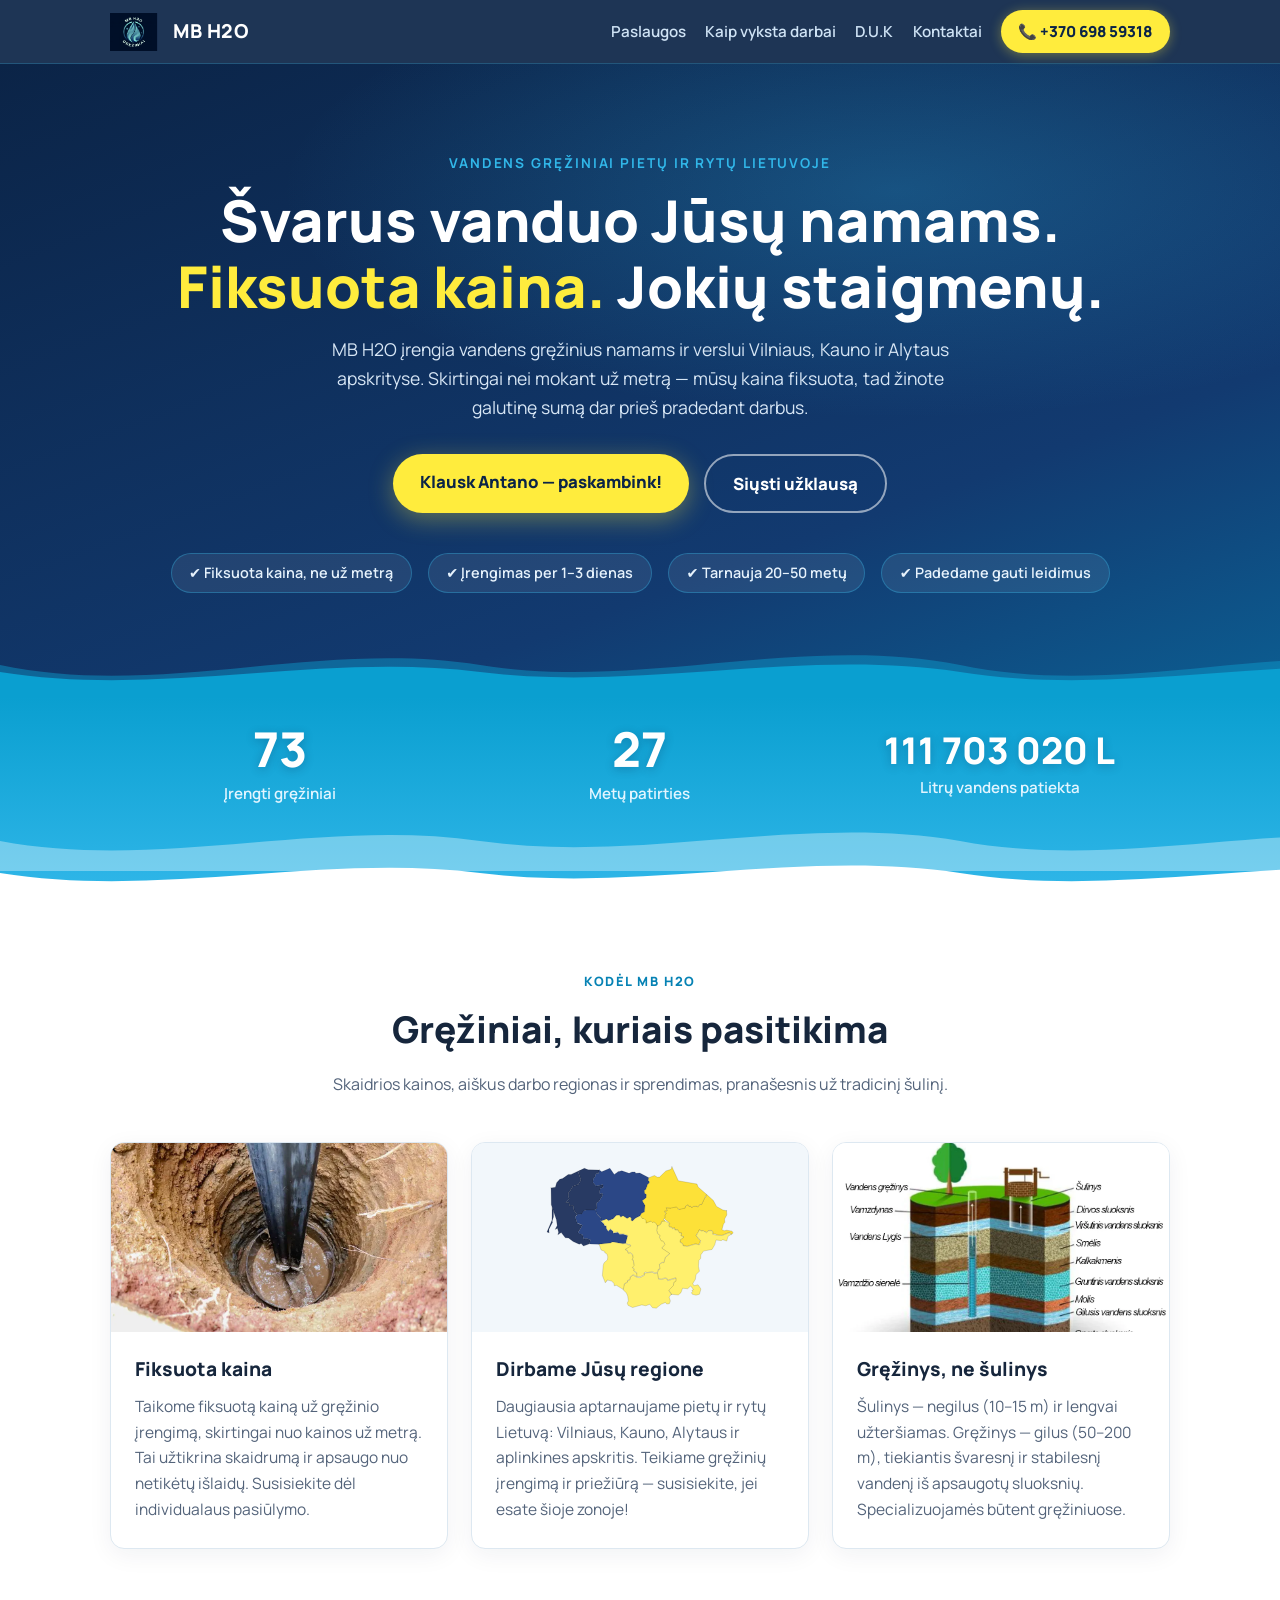
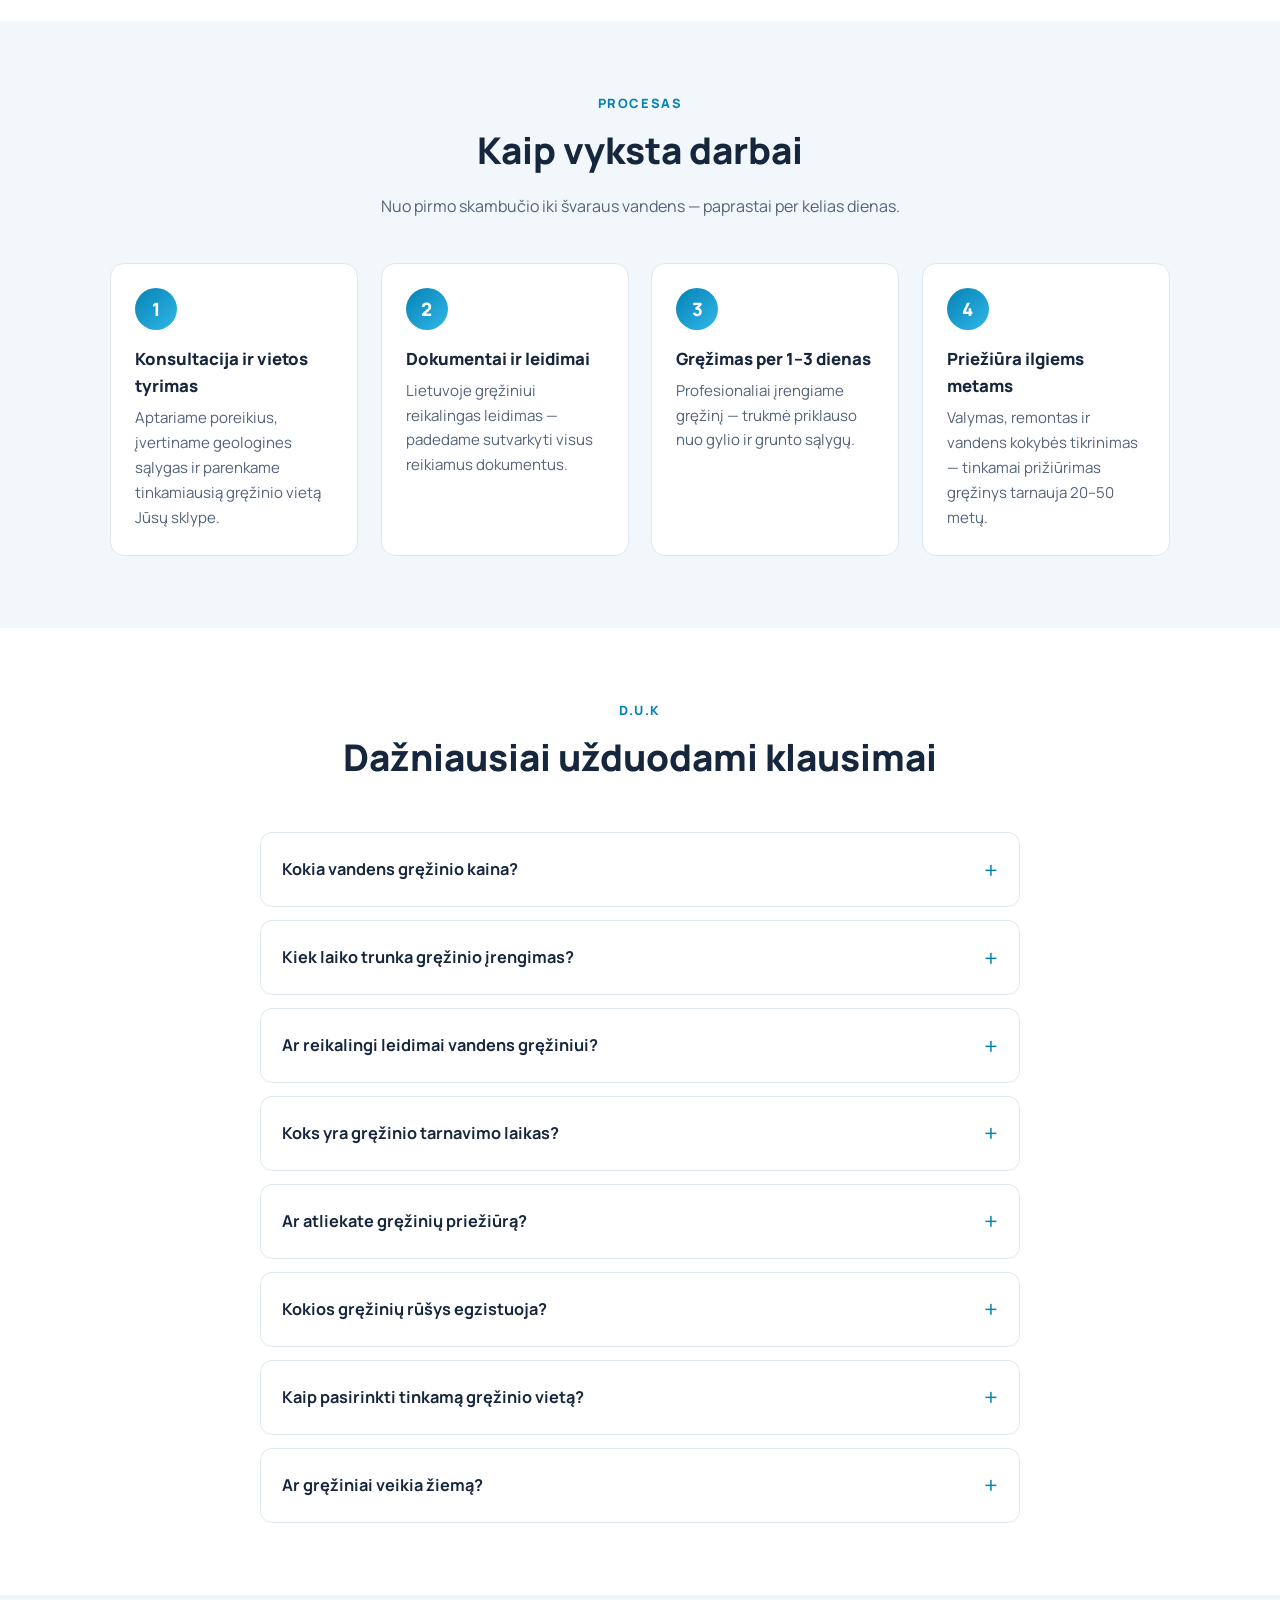
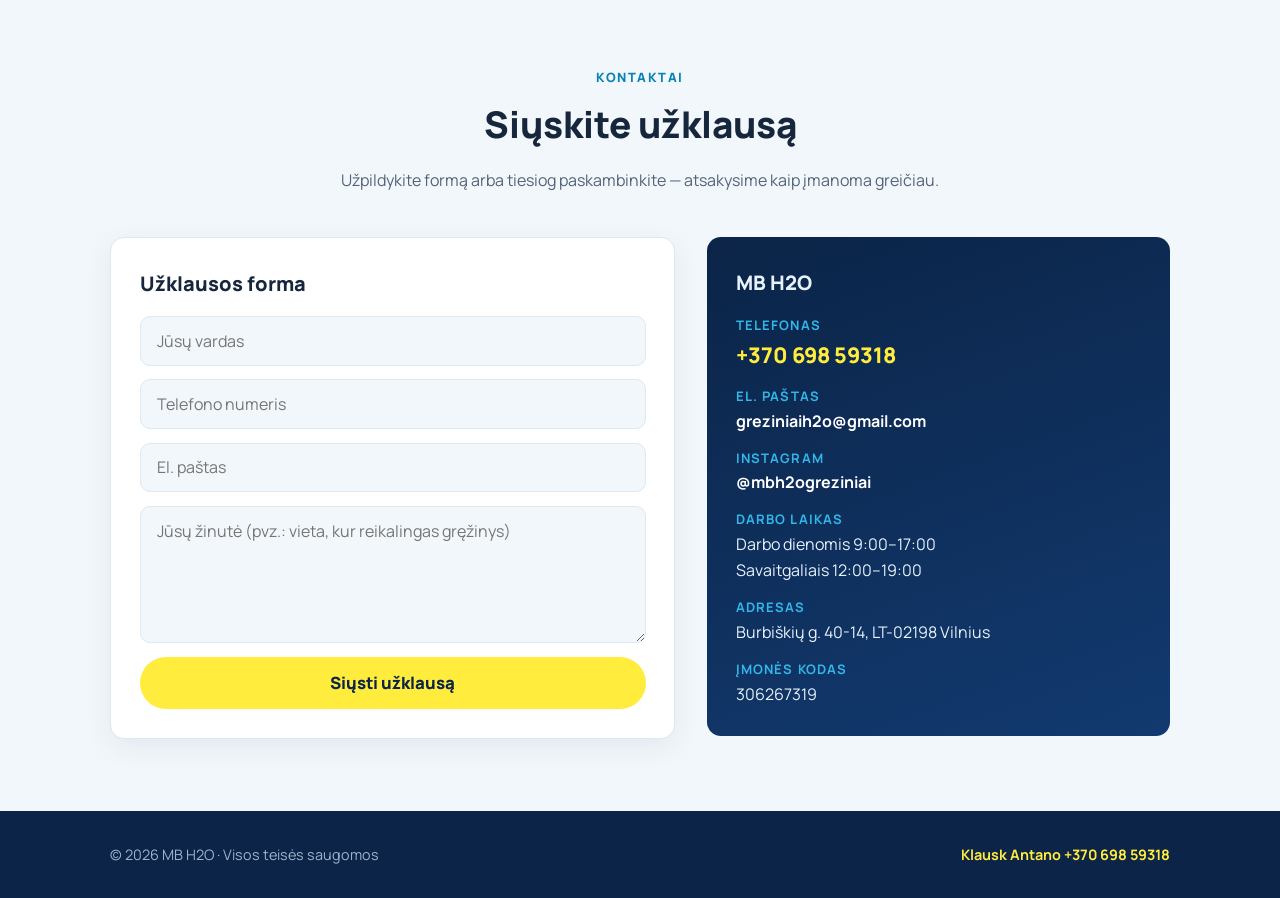
==== remake/index.html @ ba181726 "Fix bottom waves: remove stale 180deg rotation exposing cyan below Co-Authored-By: Claude Fable 5 <n" ====
<!DOCTYPE html>
<html lang="lt">
<head>
<meta charset="UTF-8">
<meta name="viewport" content="width=device-width, initial-scale=1.0">
<title>MB H2O — Vandens Gręžiniai Fiksuota Kaina | Vilnius, Kaunas, Alytus</title>
<meta name="description" content="MB H2O — profesionalus vandens gręžinių įrengimas pietų ir rytų Lietuvoje fiksuota kaina. Švarus vanduo namams ir verslui per 1–3 dienas. Klausk Antano!">
<link rel="preconnect" href="https://fonts.googleapis.com">
<link rel="preconnect" href="https://fonts.gstatic.com" crossorigin>
<link href="https://fonts.googleapis.com/css2?family=Manrope:wght@400;600;700;800&display=swap" rel="stylesheet">
<style>
:root {
  --navy: #0b2447;
  --navy-2: #123a70;
  --blue: #0682b4;
  --aqua: #31b7e9;
  --yellow: #ffec3d;
  --ink: #16263c;
  --ink-dim: #53637a;
  --paper: #ffffff;
  --mist: #f2f7fb;
  --line: #dde8f1;
  --radius: 14px;
}
* { margin: 0; padding: 0; box-sizing: border-box; }
html { scroll-behavior: smooth; }
body { font-family: "Manrope", system-ui, sans-serif; color: var(--ink); background: var(--paper); line-height: 1.65; }
img { max-width: 100%; display: block; }
a { color: var(--blue); text-decoration: none; }

.wrap { max-width: 1100px; margin: 0 auto; padding: 0 1.25rem; }

/* ---- Nav ---- */
header {
  position: sticky; top: 0; z-index: 50;
  background: rgba(11, 36, 71, 0.92); backdrop-filter: blur(10px);
  border-bottom: 1px solid rgba(49, 183, 233, 0.25);
}
.nav { max-width: 1100px; margin: 0 auto; padding: 0.65rem 1.25rem; display: flex; align-items: center; gap: 1.2rem; }
.nav .brand { display: flex; align-items: center; gap: 0.6rem; margin-right: auto; color: #fff; font-weight: 800; font-size: 1.2rem; letter-spacing: 0.02em; }
.nav .brand img { height: 38px; width: auto; }
.nav a.link { color: #cfe3f5; font-weight: 600; font-size: 0.95rem; padding: 0.3rem 0; }
.nav a.link:hover { color: var(--aqua); }
.nav .call-btn {
  background: var(--yellow); color: var(--navy); font-weight: 800; font-size: 0.95rem;
  padding: 0.55rem 1.1rem; border-radius: 999px; white-space: nowrap;
  box-shadow: 0 2px 12px rgba(255, 236, 61, 0.35);
}
.nav .call-btn:hover { transform: translateY(-1px); }
.menu-btn { display: none; background: none; border: none; cursor: pointer; }
.menu-btn span { display: block; width: 24px; height: 3px; background: #fff; margin: 5px 0; border-radius: 2px; }

/* ---- Hero ---- */
.hero {
  background:
    radial-gradient(ellipse 80% 60% at 70% 20%, rgba(49, 183, 233, 0.25), transparent 60%),
    linear-gradient(160deg, var(--navy) 0%, var(--navy-2) 70%, var(--blue) 130%);
  color: #fff; overflow: hidden; position: relative;
}
.hero-inner { max-width: 1100px; margin: 0 auto; padding: 5.5rem 1.25rem 6.5rem; text-align: center; position: relative; }
.hero .kicker { color: var(--aqua); font-weight: 700; letter-spacing: 0.14em; text-transform: uppercase; font-size: 0.85rem; }
.hero h1 { font-size: clamp(2.1rem, 5.5vw, 3.6rem); font-weight: 800; line-height: 1.15; margin: 0.75rem 0 1rem; }
.hero h1 em { font-style: normal; color: var(--yellow); }
.hero p.sub { max-width: 640px; margin: 0 auto 2rem; color: #d7e6f5; font-size: 1.1rem; }
.hero .ctas { display: flex; gap: 0.9rem; justify-content: center; flex-wrap: wrap; }
.btn { display: inline-block; font-weight: 800; border-radius: 999px; padding: 0.85rem 1.7rem; font-size: 1.05rem; transition: transform 0.15s; }
.btn:hover { transform: translateY(-2px); }
.btn.gold { background: var(--yellow); color: var(--navy); box-shadow: 0 6px 24px rgba(255, 236, 61, 0.35); }
.btn.ghost { border: 2px solid rgba(255, 255, 255, 0.55); color: #fff; }
.trust { display: flex; gap: 1rem; justify-content: center; flex-wrap: wrap; margin-top: 2.5rem; }
.chip {
  background: rgba(255, 255, 255, 0.08); border: 1px solid rgba(49, 183, 233, 0.35);
  border-radius: 999px; padding: 0.45rem 1.1rem; font-size: 0.9rem; font-weight: 600; color: #e6f2fc;
}

/* ---- Stats band (cyan wave) ---- */
.stats { padding: 0; position: relative; background: linear-gradient(180deg, #0a9fd0 0%, var(--aqua) 100%); color: #fff; }
.stats-inner { padding: 1.6rem 0 2.6rem; }
.stats-grid { display: grid; grid-template-columns: repeat(auto-fit, minmax(190px, 1fr)); gap: 1.2rem; text-align: center; }
.stat .num { font-size: clamp(2.2rem, 5vw, 3rem); font-weight: 800; line-height: 1.1; color: #fff; text-shadow: 0 2px 10px rgba(11, 36, 71, 0.25); }
.stat .lbl { color: #e2f5ff; font-weight: 600; margin-top: 0.3rem; font-size: 0.95rem; }
.wave-edge {
  /* anchored above the band, painting cyan crests over the navy hero */
  position: absolute; left: 0; width: 100%; top: -51px; height: 52px; z-index: 2;
  background-image: url('data:image/svg+xml;utf8,<svg xmlns="http://www.w3.org/2000/svg" viewBox="0 0 960 52" preserveAspectRatio="none"><path d="M0,26 C160,52 320,6 480,26 C640,46 800,2 960,26 L960,52 L0,52 Z" fill="%230a9fd0"/></svg>');
  background-repeat: repeat-x;
  background-size: 960px 100%;
  animation: waveScroll 16s linear infinite;
}
.wave-edge.back {
  top: -66px; height: 68px; z-index: 1; --phase: 480px;
  background-image: url('data:image/svg+xml;utf8,<svg xmlns="http://www.w3.org/2000/svg" viewBox="0 0 960 52" preserveAspectRatio="none"><path d="M0,26 C160,52 320,6 480,26 C640,46 800,2 960,26 L960,52 L0,52 Z" fill="%230a9fd0" fill-opacity="0.45"/></svg>');
  animation-duration: 28s; animation-direction: reverse;
}
.wave-edge.bottom-back {
  top: auto; bottom: 28px; height: 60px; z-index: 1; --phase: 240px;
  background-image: url('data:image/svg+xml;utf8,<svg xmlns="http://www.w3.org/2000/svg" viewBox="0 0 960 52" preserveAspectRatio="none"><path d="M0,26 C160,52 320,6 480,26 C640,46 800,2 960,26 L960,52 L0,52 Z" fill="%23ffffff" fill-opacity="0.35"/></svg>');
  animation-duration: 32s;
}
.wave-edge.bottom {
  position: static; margin: 0; z-index: auto;
  background-image: url('data:image/svg+xml;utf8,<svg xmlns="http://www.w3.org/2000/svg" viewBox="0 0 960 52" preserveAspectRatio="none"><path d="M0,26 C160,52 320,6 480,26 C640,46 800,2 960,26 L960,52 L0,52 Z" fill="%23ffffff"/></svg>');
  animation-duration: 22s; animation-direction: reverse;
}
.stat .num.water { font-size: clamp(1.5rem, 3.6vw, 2.3rem); padding-top: 0.45rem; }
@keyframes waveScroll {
  from { background-position-x: var(--phase, 0px); }
  to { background-position-x: calc(var(--phase, 0px) + 960px); }
}
@media (prefers-reduced-motion: reduce) { .wave-edge { animation: none; } }

/* ---- Sections ---- */
section { padding: 4.5rem 0; }
section.alt { background: var(--mist); }
.sec-head { text-align: center; max-width: 640px; margin: 0 auto 2.75rem; }
.sec-head .kicker { color: var(--blue); font-weight: 800; letter-spacing: 0.12em; text-transform: uppercase; font-size: 0.8rem; }
.sec-head h2 { font-size: clamp(1.6rem, 3.5vw, 2.3rem); font-weight: 800; margin-top: 0.4rem; }
.sec-head p { color: var(--ink-dim); margin-top: 0.75rem; }

/* Value cards */
.cards { display: grid; grid-template-columns: repeat(auto-fit, minmax(300px, 1fr)); gap: 1.4rem; }
.card {
  background: var(--paper); border: 1px solid var(--line); border-radius: var(--radius);
  overflow: hidden; display: flex; flex-direction: column;
  box-shadow: 0 6px 24px rgba(11, 36, 71, 0.06); transition: transform 0.2s, box-shadow 0.2s;
}
.card:hover { transform: translateY(-4px); box-shadow: 0 14px 34px rgba(11, 36, 71, 0.12); }
.card .thumb { background: var(--mist); aspect-ratio: 16 / 9; display: flex; align-items: center; justify-content: center; overflow: hidden; }
.card .thumb img { width: 100%; height: 100%; object-fit: cover; }
.card .thumb img.pad { object-fit: contain; padding: 1rem; }
.card .body { padding: 1.4rem 1.5rem 1.6rem; }
.card h3 { font-size: 1.2rem; font-weight: 800; margin-bottom: 0.5rem; }
.card p { color: var(--ink-dim); font-size: 0.97rem; }

/* Steps */
.steps { display: grid; grid-template-columns: repeat(auto-fit, minmax(230px, 1fr)); gap: 1.4rem; counter-reset: step; }
.step { background: var(--paper); border: 1px solid var(--line); border-radius: var(--radius); padding: 1.5rem; position: relative; }
.step::before {
  counter-increment: step; content: counter(step);
  display: flex; align-items: center; justify-content: center;
  width: 42px; height: 42px; border-radius: 50%; margin-bottom: 0.9rem;
  background: linear-gradient(135deg, var(--blue), var(--aqua));
  color: #fff; font-weight: 800; font-size: 1.15rem;
}
.step h3 { font-size: 1.05rem; font-weight: 800; margin-bottom: 0.4rem; }
.step p { color: var(--ink-dim); font-size: 0.94rem; }

/* FAQ */
.faq-list { max-width: 760px; margin: 0 auto; display: flex; flex-direction: column; gap: 0.8rem; }
details {
  background: var(--paper); border: 1px solid var(--line); border-radius: 12px; padding: 0;
  overflow: hidden; transition: box-shadow 0.2s;
}
details[open] { box-shadow: 0 8px 24px rgba(11, 36, 71, 0.08); border-color: var(--aqua); }
summary {
  cursor: pointer; list-style: none; display: flex; justify-content: space-between; align-items: center;
  gap: 1rem; padding: 1.05rem 1.3rem; font-weight: 700; font-size: 1.02rem;
}
summary::-webkit-details-marker { display: none; }
summary::after { content: "+"; font-size: 1.5rem; font-weight: 400; color: var(--blue); flex-shrink: 0; transition: transform 0.2s; }
details[open] summary::after { transform: rotate(45deg); }
details .a { padding: 0 1.3rem 1.2rem; color: var(--ink-dim); }

/* Contact */
.contact-grid { display: grid; grid-template-columns: 1.1fr 0.9fr; gap: 2rem; align-items: start; }
@media (max-width: 800px) { .contact-grid { grid-template-columns: 1fr; } }
.form-card, .info-card { border-radius: var(--radius); padding: 1.8rem; }
.form-card { background: var(--paper); border: 1px solid var(--line); box-shadow: 0 8px 28px rgba(11, 36, 71, 0.07); }
.form-card h3, .info-card h3 { font-size: 1.25rem; font-weight: 800; margin-bottom: 1rem; }
.form-card form { display: flex; flex-direction: column; gap: 0.85rem; }
.form-card input, .form-card textarea {
  font-family: inherit; font-size: 1rem; padding: 0.8rem 1rem;
  border: 1.5px solid var(--line); border-radius: 10px; background: var(--mist);
}
.form-card input:focus, .form-card textarea:focus { outline: none; border-color: var(--aqua); background: #fff; }
.form-card button {
  font-family: inherit; font-size: 1.05rem; font-weight: 800; cursor: pointer;
  background: var(--yellow); color: var(--navy); border: none; border-radius: 999px; padding: 0.9rem 1.5rem;
  transition: transform 0.15s;
}
.form-card button:hover { transform: translateY(-2px); }
.info-card { background: linear-gradient(160deg, var(--navy), var(--navy-2)); color: #e6f2fc; }
.info-card ul { list-style: none; display: flex; flex-direction: column; gap: 0.85rem; margin-top: 0.5rem; }
.info-card li strong { color: #fff; display: block; font-size: 0.82rem; text-transform: uppercase; letter-spacing: 0.08em; color: var(--aqua); }
.info-card a { color: #fff; font-weight: 700; }
.info-card .phone-big { font-size: 1.35rem; font-weight: 800; color: var(--yellow); }

/* Footer */
footer { background: var(--navy); color: #9db4cf; padding: 2rem 0; font-size: 0.9rem; }
.foot { max-width: 1100px; margin: 0 auto; padding: 0 1.25rem; display: flex; justify-content: space-between; gap: 1rem; flex-wrap: wrap; }

/* Reveal animation */
.reveal { opacity: 0; transform: translateY(24px); transition: opacity 0.6s ease, transform 0.6s ease; }
.reveal.in { opacity: 1; transform: none; }

/* Mobile nav */
@media (max-width: 860px) {
  .nav .links { display: none; position: absolute; top: 100%; left: 0; right: 0; background: var(--navy); flex-direction: column; padding: 1rem 1.25rem; gap: 0.9rem; border-bottom: 1px solid rgba(49,183,233,0.25); }
  .nav .links.open { display: flex; }
  .menu-btn { display: block; }
}
.nav .links { display: flex; align-items: center; gap: 1.2rem; }
@media (min-width: 861px) { .nav .links { position: static; } }
</style>
</head>
<body>

<header>
  <nav class="nav">
    <a class="brand" href="#virsus">
      <img src="../assets/images/logo.png" alt="MB H2O logotipas">
      MB H2O
    </a>
    <div class="links" id="navLinks">
      <a class="link" href="#paslaugos">Paslaugos</a>
      <a class="link" href="#procesas">Kaip vyksta darbai</a>
      <a class="link" href="#duk">D.U.K</a>
      <a class="link" href="#kontaktai">Kontaktai</a>
      <a class="call-btn" href="tel:+37069859318">📞 +370 698 59318</a>
    </div>
    <button class="menu-btn" id="menuBtn" aria-label="Meniu"><span></span><span></span><span></span></button>
  </nav>
</header>

<div class="hero" id="virsus">
  <div class="hero-inner">
    <div class="kicker">Vandens gręžiniai pietų ir rytų Lietuvoje</div>
    <h1>Švarus vanduo Jūsų namams.<br><em>Fiksuota kaina.</em> Jokių staigmenų.</h1>
    <p class="sub">
      MB H2O įrengia vandens gręžinius namams ir verslui Vilniaus, Kauno ir Alytaus
      apskrityse. Skirtingai nei mokant už metrą — mūsų kaina fiksuota, tad žinote
      galutinę sumą dar prieš pradedant darbus.
    </p>
    <div class="ctas">
      <a class="btn gold" href="tel:+37069859318">Klausk Antano — paskambink!</a>
      <a class="btn ghost" href="#kontaktai">Siųsti užklausą</a>
    </div>
    <div class="trust">
      <span class="chip">✔ Fiksuota kaina, ne už metrą</span>
      <span class="chip">✔ Įrengimas per 1–3 dienas</span>
      <span class="chip">✔ Tarnauja 20–50 metų</span>
      <span class="chip">✔ Padedame gauti leidimus</span>
    </div>
  </div>
</div>

<main>
  <section class="stats" id="skaiciai">
    <div class="wave-edge back"></div>
    <div class="wave-edge"></div>
    <div class="stats-inner">
      <div class="wrap">
        <div class="stats-grid">
          <div class="stat reveal"><div class="num"><span class="count" data-target="73">0</span></div><div class="lbl">Įrengti gręžiniai</div></div>
          <!-- experience auto-increments every January 1 (started 1999) -->
          <div class="stat reveal"><div class="num"><span class="count exp-years" data-start-year="1999">0</span></div><div class="lbl">Metų patirties</div></div>
          <!-- Estimate: 73 wells accruing linearly since 1999 (median well ~13.5y active)
               x 300 L/day per household. Ticks live at ~0.25 L/s. -->
          <div class="stat reveal"><div class="num water"><span id="waterCount">0</span> L</div><div class="lbl">Litrų vandens patiekta</div></div>
        </div>
      </div>
    </div>
    <div class="wave-edge bottom-back"></div>
    <div class="wave-edge bottom"></div>
  </section>

  <section id="paslaugos">
    <div class="wrap">
      <div class="sec-head reveal">
        <div class="kicker">Kodėl MB H2O</div>
        <h2>Gręžiniai, kuriais pasitikima</h2>
        <p>Skaidrios kainos, aiškus darbo regionas ir sprendimas, pranašesnis už tradicinį šulinį.</p>
      </div>
      <div class="cards">
        <div class="card reveal">
          <div class="thumb"><img src="../assets/images/well-prices.webp" alt="Vandens gręžinių kainos Lietuvoje"></div>
          <div class="body">
            <h3>Fiksuota kaina</h3>
            <p>Taikome fiksuotą kainą už gręžinio įrengimą, skirtingai nuo kainos už metrą. Tai užtikrina skaidrumą ir apsaugo nuo netikėtų išlaidų. Susisiekite dėl individualaus pasiūlymo.</p>
          </div>
        </div>
        <div class="card reveal">
          <div class="thumb"><img class="pad" src="../assets/images/map.svg" alt="Darbo zona: Vilnius, Kaunas, Alytus"></div>
          <div class="body">
            <h3>Dirbame Jūsų regione</h3>
            <p>Daugiausia aptarnaujame pietų ir rytų Lietuvą: Vilniaus, Kauno, Alytaus ir aplinkines apskritis. Teikiame gręžinių įrengimą ir priežiūrą — susisiekite, jei esate šioje zonoje!</p>
          </div>
        </div>
        <div class="card reveal">
          <div class="thumb"><img src="../assets/images/well-differences.webp" alt="Gręžinys geriau nei šulinys"></div>
          <div class="body">
            <h3>Gręžinys, ne šulinys</h3>
            <p>Šulinys — negilus (10–15 m) ir lengvai užteršiamas. Gręžinys — gilus (50–200 m), tiekiantis švaresnį ir stabilesnį vandenį iš apsaugotų sluoksnių. Specializuojamės būtent gręžiniuose.</p>
          </div>
        </div>
      </div>
    </div>
  </section>

  <section class="alt" id="procesas">
    <div class="wrap">
      <div class="sec-head reveal">
        <div class="kicker">Procesas</div>
        <h2>Kaip vyksta darbai</h2>
        <p>Nuo pirmo skambučio iki švaraus vandens — paprastai per kelias dienas.</p>
      </div>
      <div class="steps">
        <div class="step reveal"><h3>Konsultacija ir vietos tyrimas</h3><p>Aptariame poreikius, įvertiname geologines sąlygas ir parenkame tinkamiausią gręžinio vietą Jūsų sklype.</p></div>
        <div class="step reveal"><h3>Dokumentai ir leidimai</h3><p>Lietuvoje gręžiniui reikalingas leidimas — padedame sutvarkyti visus reikiamus dokumentus.</p></div>
        <div class="step reveal"><h3>Gręžimas per 1–3 dienas</h3><p>Profesionaliai įrengiame gręžinį — trukmė priklauso nuo gylio ir grunto sąlygų.</p></div>
        <div class="step reveal"><h3>Priežiūra ilgiems metams</h3><p>Valymas, remontas ir vandens kokybės tikrinimas — tinkamai prižiūrimas gręžinys tarnauja 20–50 metų.</p></div>
      </div>
    </div>
  </section>

  <section id="duk">
    <div class="wrap">
      <div class="sec-head reveal">
        <div class="kicker">D.U.K</div>
        <h2>Dažniausiai užduodami klausimai</h2>
      </div>
      <div class="faq-list reveal">
        <details>
          <summary>Kokia vandens gręžinio kaina?</summary>
          <div class="a">Vandens gręžinio kaina priklauso nuo gylio, grunto tipo ir vietovės. Vidutiniškai kaina svyruoja nuo 50 iki 100 EUR už metrą. Susisiekite su mumis dėl tikslios kainos!</div>
        </details>
        <details>
          <summary>Kiek laiko trunka gręžinio įrengimas?</summary>
          <div class="a">Paprastai gręžinio įrengimas užtrunka nuo 1 iki 3 dienų, priklausomai nuo gręžinio gylio ir grunto sąlygų.</div>
        </details>
        <details>
          <summary>Ar reikalingi leidimai vandens gręžiniui?</summary>
          <div class="a">Taip, Lietuvoje reikalingas leidimas vandens gręžiniui. Mes padedame klientams sutvarkyti visus reikiamus dokumentus.</div>
        </details>
        <details>
          <summary>Koks yra gręžinio tarnavimo laikas?</summary>
          <div class="a">Tinkamai įrengtas ir prižiūrimas vandens gręžinys gali tarnauti 20–50 metų ar ilgiau, priklausomai nuo eksploatacijos.</div>
        </details>
        <details>
          <summary>Ar atliekate gręžinių priežiūrą?</summary>
          <div class="a">Taip, mes teikiame gręžinių priežiūros paslaugas, įskaitant valymą, remontą ir vandens kokybės tikrinimą.</div>
        </details>
        <details>
          <summary>Kokios gręžinių rūšys egzistuoja?</summary>
          <div class="a">Yra įvairių tipų gręžiniai: arteziniai, gruntiniai, geoterminiai. Kiekvienas tipas tinka skirtingiems poreikiams ir grunto sąlygoms.</div>
        </details>
        <details>
          <summary>Kaip pasirinkti tinkamą gręžinio vietą?</summary>
          <div class="a">Vieta parenkama atsižvelgiant į geologines sąlygas, vandens prieigą ir kliento poreikius. Atliekame vietos tyrimus prieš darbus.</div>
        </details>
        <details>
          <summary>Ar gręžiniai veikia žiemą?</summary>
          <div class="a">Taip, tinkamai izoliuoti gręžiniai veikia ir žiemą. Mes įrengiame sistemas, atsparias šalčiui.</div>
        </details>
      </div>
    </div>
  </section>

  <section class="alt" id="kontaktai">
    <div class="wrap">
      <div class="sec-head reveal">
        <div class="kicker">Kontaktai</div>
        <h2>Siųskite užklausą</h2>
        <p>Užpildykite formą arba tiesiog paskambinkite — atsakysime kaip įmanoma greičiau.</p>
      </div>
      <div class="contact-grid">
        <div class="form-card reveal">
          <h3>Užklausos forma</h3>
          <form action="https://formsubmit.co/greziniaih2o@gmail.com" method="POST">
            <input type="hidden" name="_subject" value="Užklausa iš mb-h2o.lt svetainės">
            <input type="hidden" name="_template" value="table">
            <input type="hidden" name="_next" value="https://mb-h2o.lt/aciu.html">
            <input type="text" name="Vardas" placeholder="Jūsų vardas" required>
            <input type="tel" name="Telefonas" placeholder="Telefono numeris">
            <input type="email" name="El_pastas" placeholder="El. paštas" required>
            <textarea name="Zinute" rows="5" placeholder="Jūsų žinutė (pvz.: vieta, kur reikalingas gręžinys)" required></textarea>
            <button type="submit">Siųsti užklausą</button>
          </form>
        </div>
        <div class="info-card reveal">
          <h3>MB H2O</h3>
          <ul>
            <li><strong>Telefonas</strong> <a class="phone-big" href="tel:+37069859318">+370 698 59318</a></li>
            <li><strong>El. paštas</strong> <a href="mailto:greziniaih2o@gmail.com">greziniaih2o@gmail.com</a></li>
            <li><strong>Instagram</strong> <a href="https://www.instagram.com/mbh2ogreziniai/" target="_blank" rel="noopener">@mbh2ogreziniai</a></li>
            <li><strong>Darbo laikas</strong> Darbo dienomis 9:00–17:00<br>Savaitgaliais 12:00–19:00</li>
            <li><strong>Adresas</strong> Burbiškių g. 40-14, LT-02198 Vilnius</li>
            <li><strong>Įmonės kodas</strong> 306267319</li>
          </ul>
        </div>
      </div>
    </div>
  </section>
</main>

<footer>
  <div class="foot">
    <span>© 2026 MB H2O · Visos teisės saugomos</span>
    <a href="tel:+37069859318" style="color: var(--yellow); font-weight: 700;">Klausk Antano +370 698 59318</a>
  </div>
</footer>

<script>
document.getElementById('menuBtn').addEventListener('click', () => {
  document.getElementById('navLinks').classList.toggle('open');
});
document.querySelectorAll('#navLinks a').forEach(a =>
  a.addEventListener('click', () => document.getElementById('navLinks').classList.remove('open')));

const io = new IntersectionObserver(entries => {
  entries.forEach(e => { if (e.isIntersecting) { e.target.classList.add('in'); io.unobserve(e.target); } });
}, { threshold: 0.12 });
document.querySelectorAll('.reveal').forEach(el => io.observe(el));

document.querySelectorAll('.exp-years').forEach(el => {
  el.dataset.target = new Date().getFullYear() - parseInt(el.dataset.startYear, 10);
});

const countIo = new IntersectionObserver(entries => {
  entries.forEach(e => {
    if (!e.isIntersecting) return;
    countIo.unobserve(e.target);
    const el = e.target, target = parseInt(el.dataset.target, 10), dur = 1300, t0 = performance.now();
    const tick = now => {
      const p = Math.min((now - t0) / dur, 1);
      el.textContent = Math.round(target * (1 - Math.pow(1 - p, 3))).toLocaleString('lt-LT');
      if (p < 1) requestAnimationFrame(tick);
    };
    requestAnimationFrame(tick);
  });
}, { threshold: 0.5 });
document.querySelectorAll('.count').forEach(el => countIo.observe(el));

// Live water counter: 73 wells accrued linearly since 1999, 300 L/day/household
(() => {
  const WELLS = 73, START_YEAR = 1999, LITRES_PER_DAY = 300;
  const el = document.getElementById('waterCount');
  const yearsMs = Date.now() - new Date(START_YEAR, 0, 1).getTime();
  const years = yearsMs / (365.25 * 24 * 3600 * 1000);
  const baseLitres = WELLS * (years / 2) * 365.25 * LITRES_PER_DAY; // median well active years/2
  const ratePerSec = WELLS * LITRES_PER_DAY / 86400;
  const t0 = Date.now();
  const fmt = n => Math.floor(n).toLocaleString('lt-LT');
  let started = false;
  const waterIo = new IntersectionObserver(entries => {
    entries.forEach(e => {
      if (!e.isIntersecting || started) return;
      started = true; waterIo.unobserve(el);
      const animT0 = performance.now(), dur = 1600;
      const tick = now => {
        const p = Math.min((now - animT0) / dur, 1);
        el.textContent = fmt(baseLitres * (1 - Math.pow(1 - p, 3)));
        if (p < 1) requestAnimationFrame(tick);
        else setInterval(() => {
          el.textContent = fmt(baseLitres + (Date.now() - t0) / 1000 * ratePerSec);
        }, 1000);
      };
      requestAnimationFrame(tick);
    });
  }, { threshold: 0.5 });
  waterIo.observe(el);
})();
</script>
<script data-goatcounter="https://mbh2o.goatcounter.com/count" async src="https://gc.zgo.at/count.js"></script>
</body>
</html>
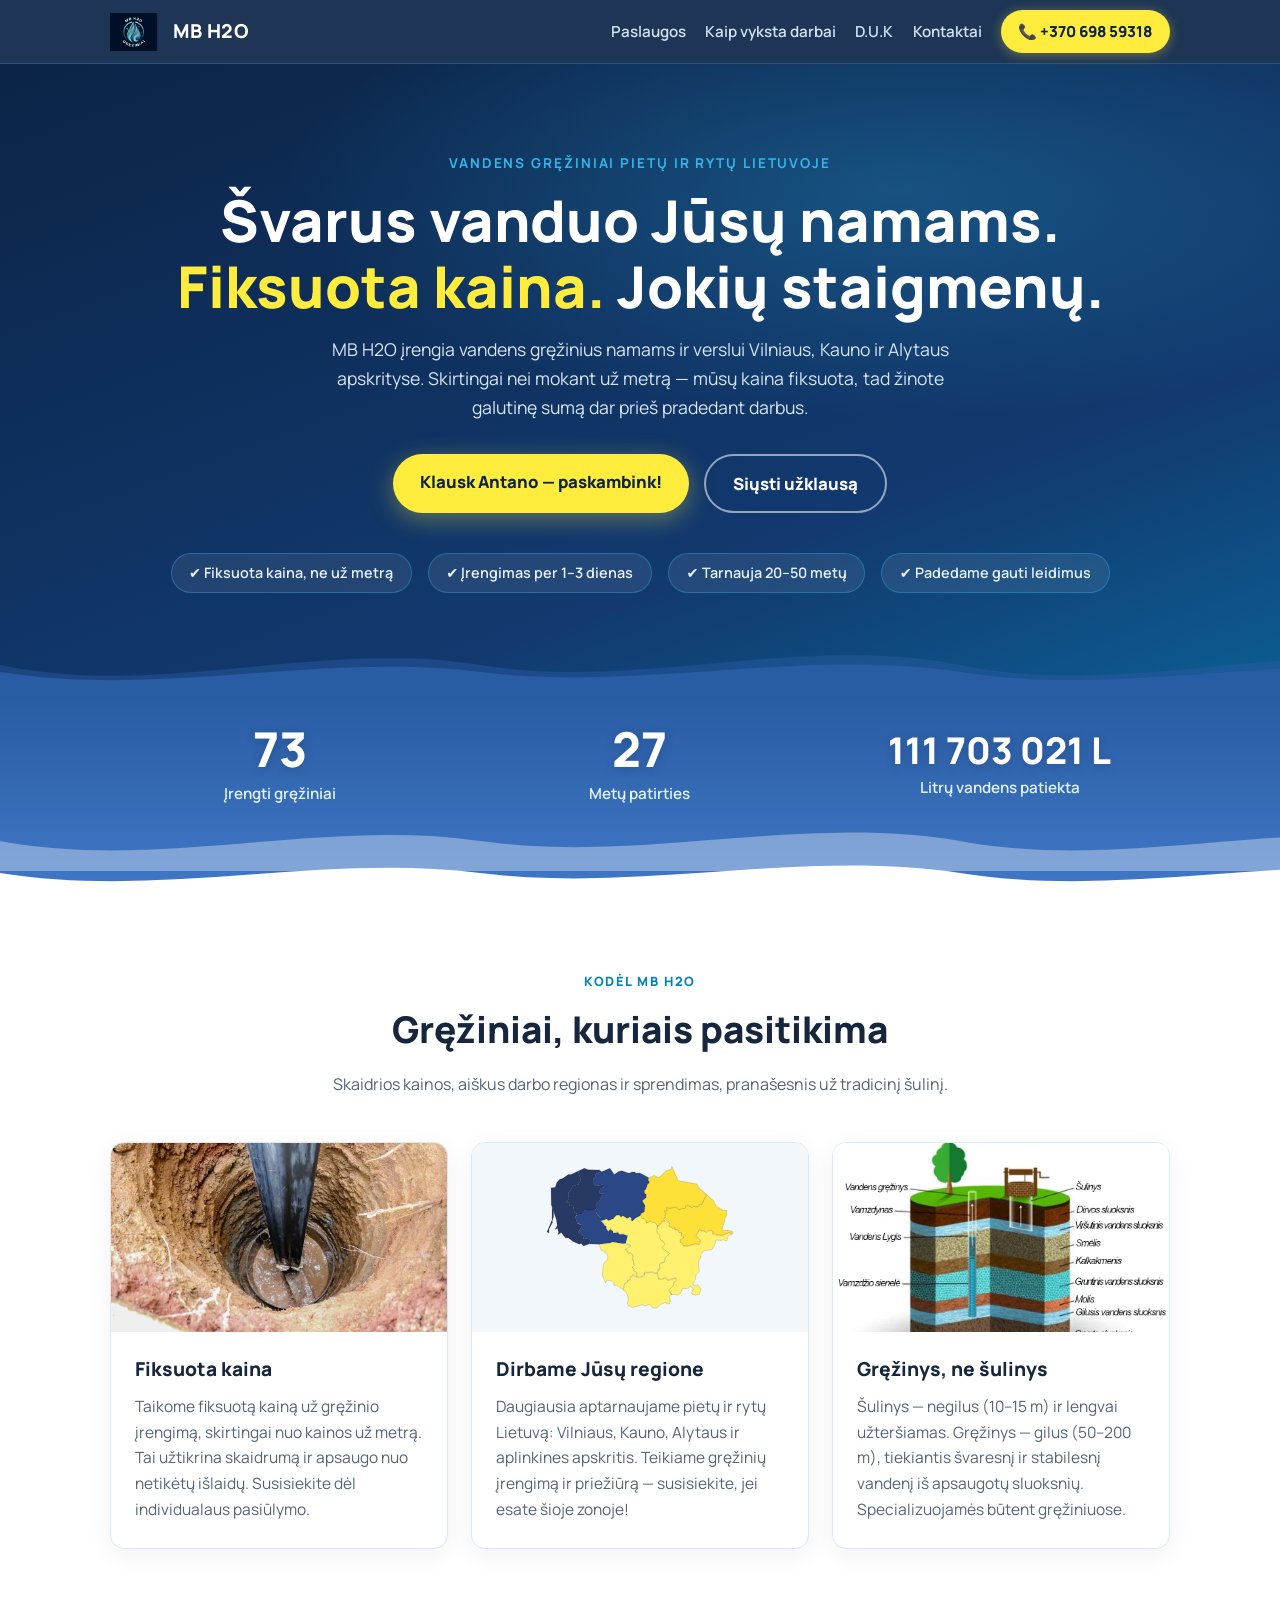
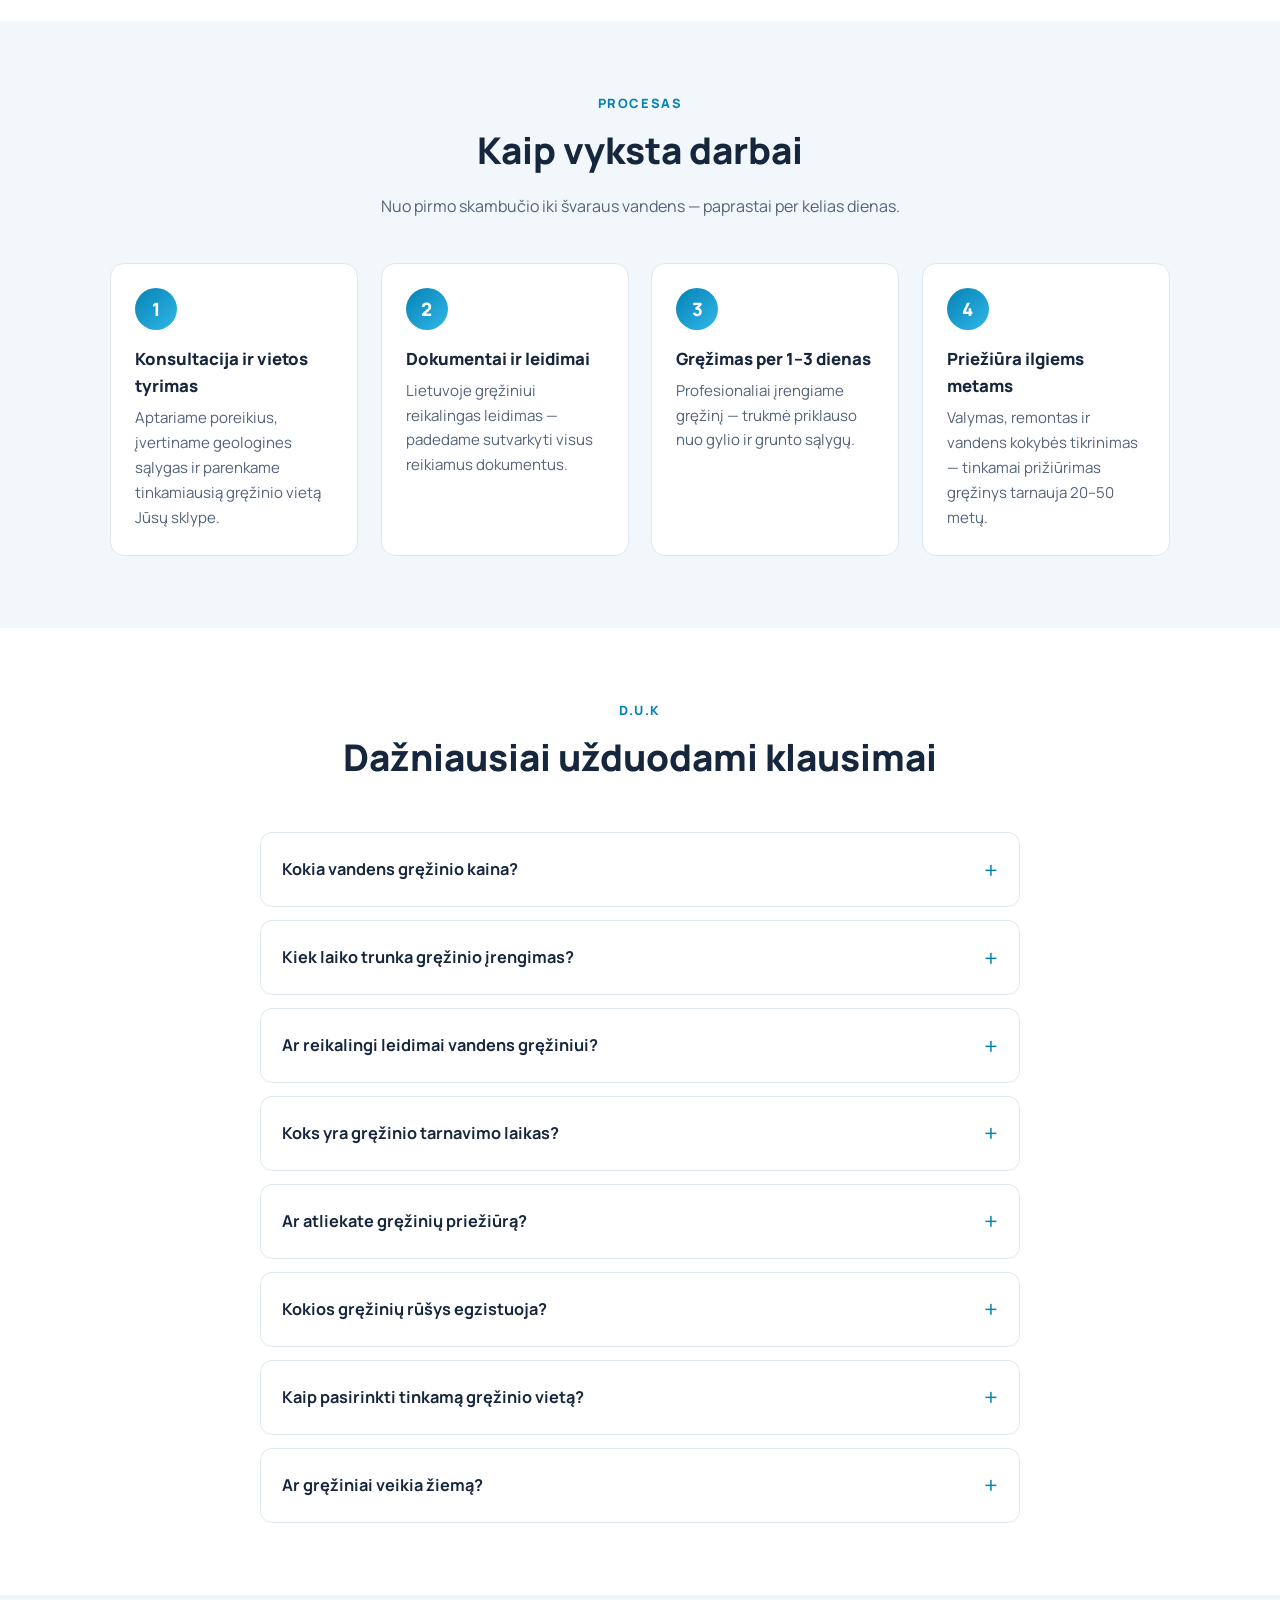
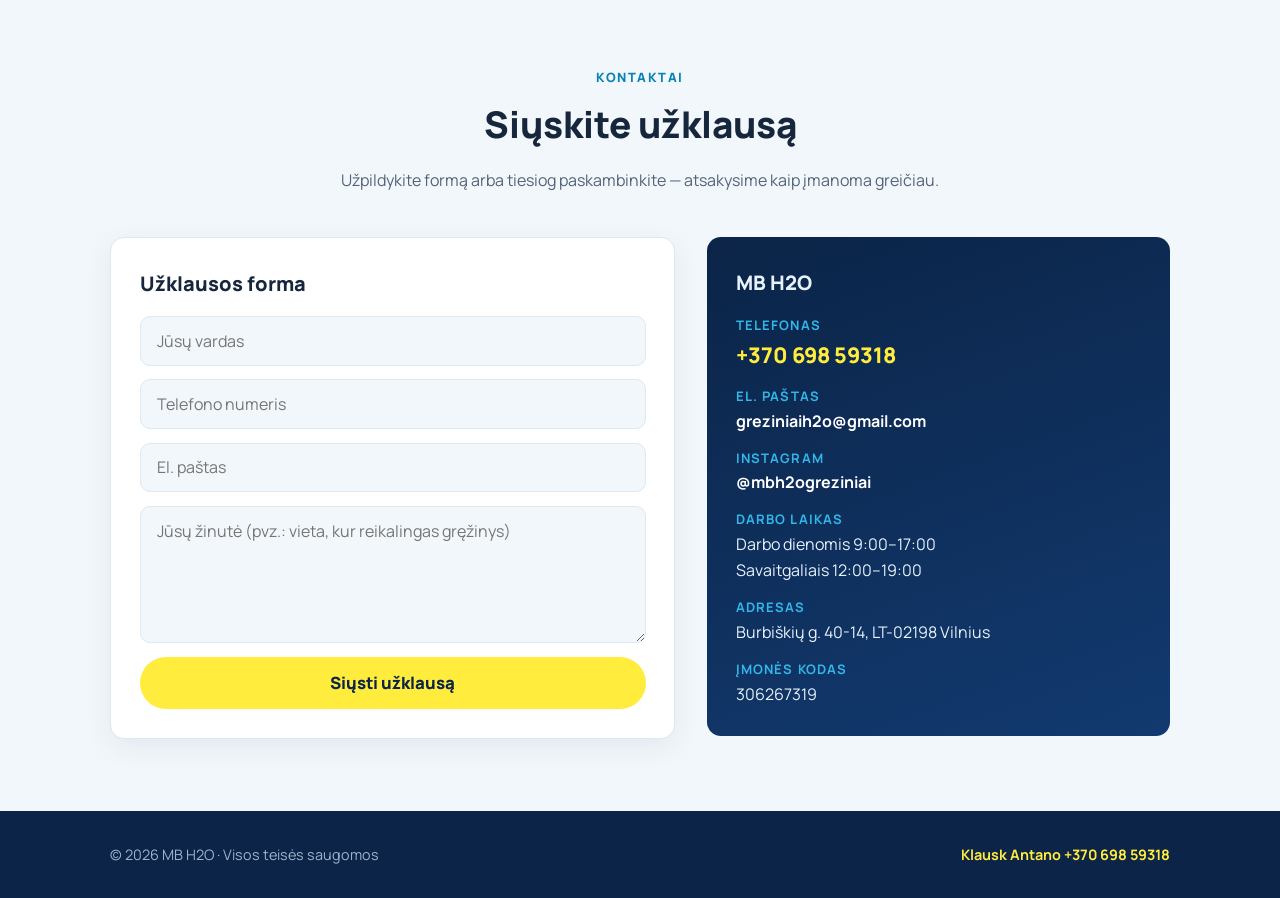
==== commit 6ba00310: "Stats band recolored to lighter navy hue (same family as hero) Co-Authored-By: Claude Fable 5 <norep" ====
--- a/remake/index.html
+++ b/remake/index.html
@@ -74,7 +74,7 @@
 }
 
 /* ---- Stats band (cyan wave) ---- */
-.stats { padding: 0; position: relative; background: linear-gradient(180deg, #0a9fd0 0%, var(--aqua) 100%); color: #fff; }
+.stats { padding: 0; position: relative; background: linear-gradient(180deg, #2a5ca3 0%, #4179c8 100%); color: #fff; }
 .stats-inner { padding: 1.6rem 0 2.6rem; }
 .stats-grid { display: grid; grid-template-columns: repeat(auto-fit, minmax(190px, 1fr)); gap: 1.2rem; text-align: center; }
 .stat .num { font-size: clamp(2.2rem, 5vw, 3rem); font-weight: 800; line-height: 1.1; color: #fff; text-shadow: 0 2px 10px rgba(11, 36, 71, 0.25); }
@@ -82,14 +82,14 @@
 .wave-edge {
   /* anchored above the band, painting cyan crests over the navy hero */
   position: absolute; left: 0; width: 100%; top: -51px; height: 52px; z-index: 2;
-  background-image: url('data:image/svg+xml;utf8,<svg xmlns="http://www.w3.org/2000/svg" viewBox="0 0 960 52" preserveAspectRatio="none"><path d="M0,26 C160,52 320,6 480,26 C640,46 800,2 960,26 L960,52 L0,52 Z" fill="%230a9fd0"/></svg>');
+  background-image: url('data:image/svg+xml;utf8,<svg xmlns="http://www.w3.org/2000/svg" viewBox="0 0 960 52" preserveAspectRatio="none"><path d="M0,26 C160,52 320,6 480,26 C640,46 800,2 960,26 L960,52 L0,52 Z" fill="%232a5ca3"/></svg>');
   background-repeat: repeat-x;
   background-size: 960px 100%;
   animation: waveScroll 16s linear infinite;
 }
 .wave-edge.back {
   top: -66px; height: 68px; z-index: 1; --phase: 480px;
-  background-image: url('data:image/svg+xml;utf8,<svg xmlns="http://www.w3.org/2000/svg" viewBox="0 0 960 52" preserveAspectRatio="none"><path d="M0,26 C160,52 320,6 480,26 C640,46 800,2 960,26 L960,52 L0,52 Z" fill="%230a9fd0" fill-opacity="0.45"/></svg>');
+  background-image: url('data:image/svg+xml;utf8,<svg xmlns="http://www.w3.org/2000/svg" viewBox="0 0 960 52" preserveAspectRatio="none"><path d="M0,26 C160,52 320,6 480,26 C640,46 800,2 960,26 L960,52 L0,52 Z" fill="%232a5ca3" fill-opacity="0.45"/></svg>');
   animation-duration: 28s; animation-direction: reverse;
 }
 .wave-edge.bottom-back {
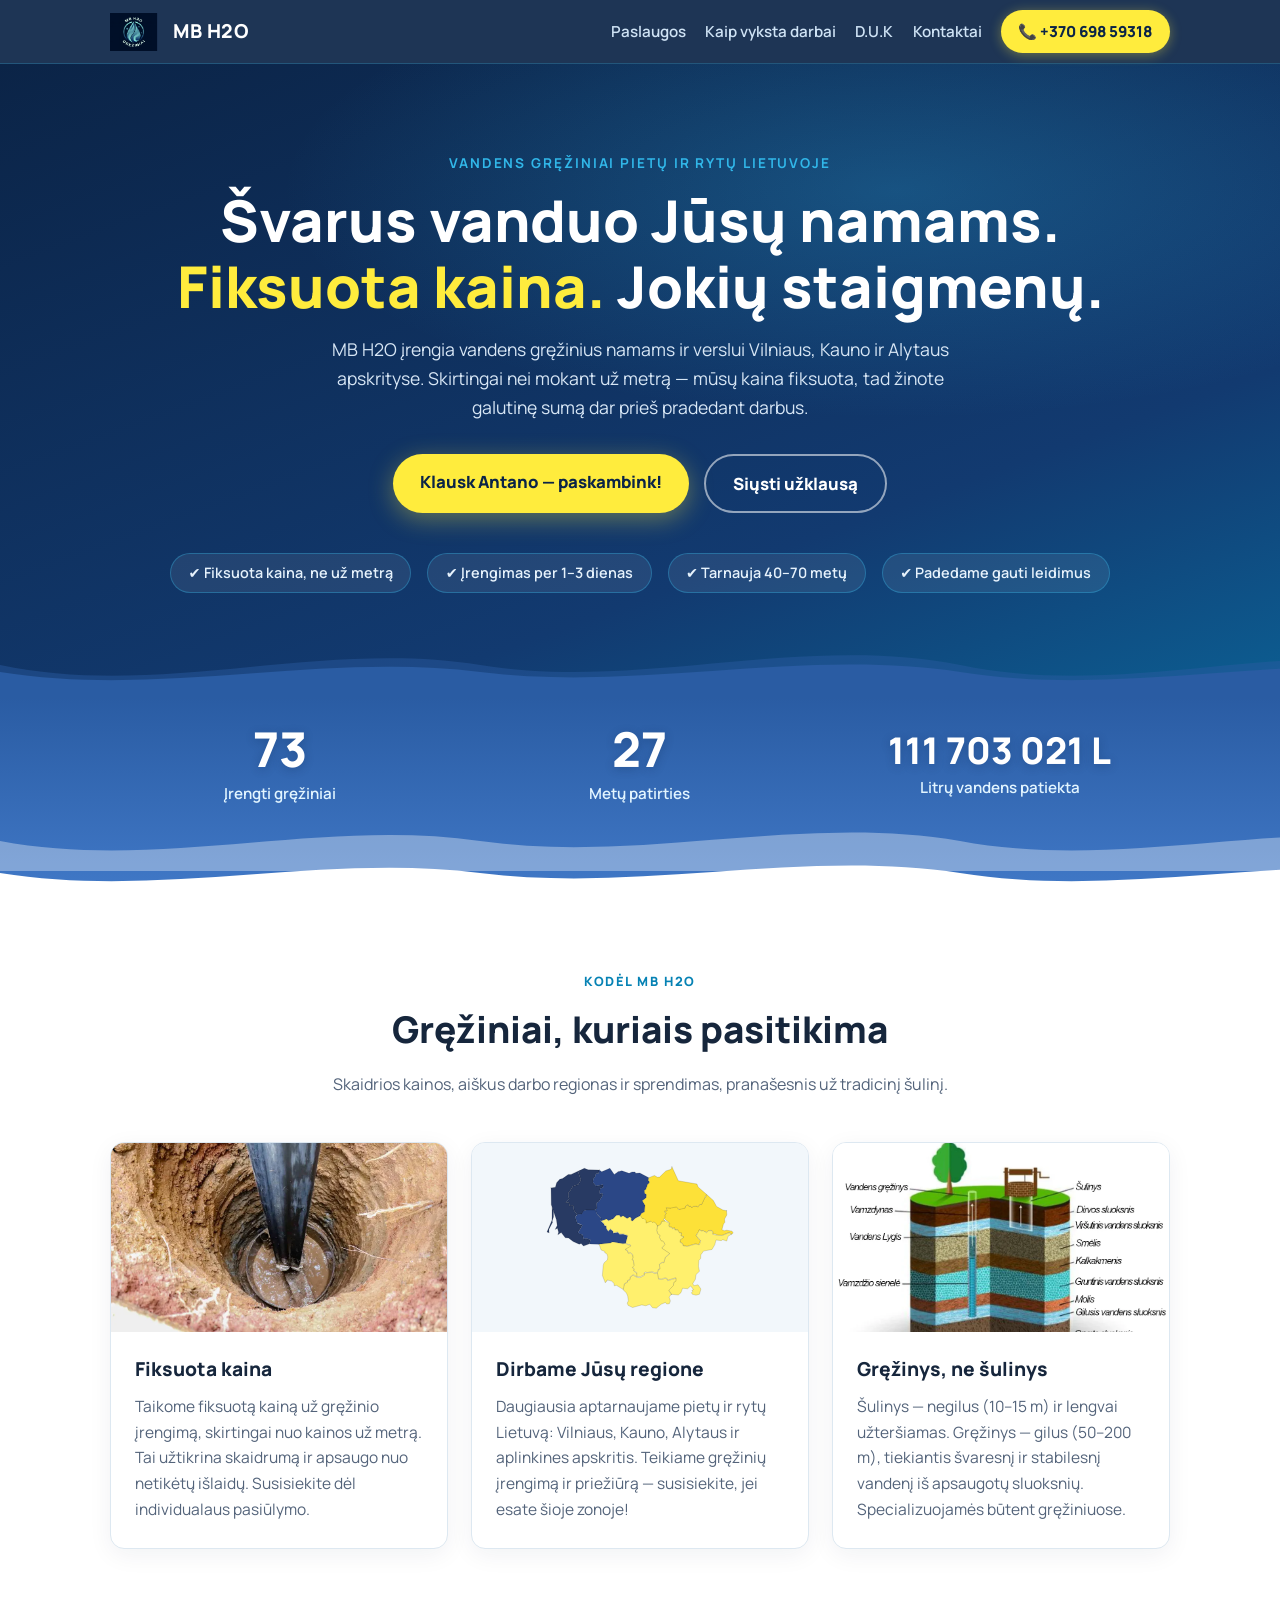
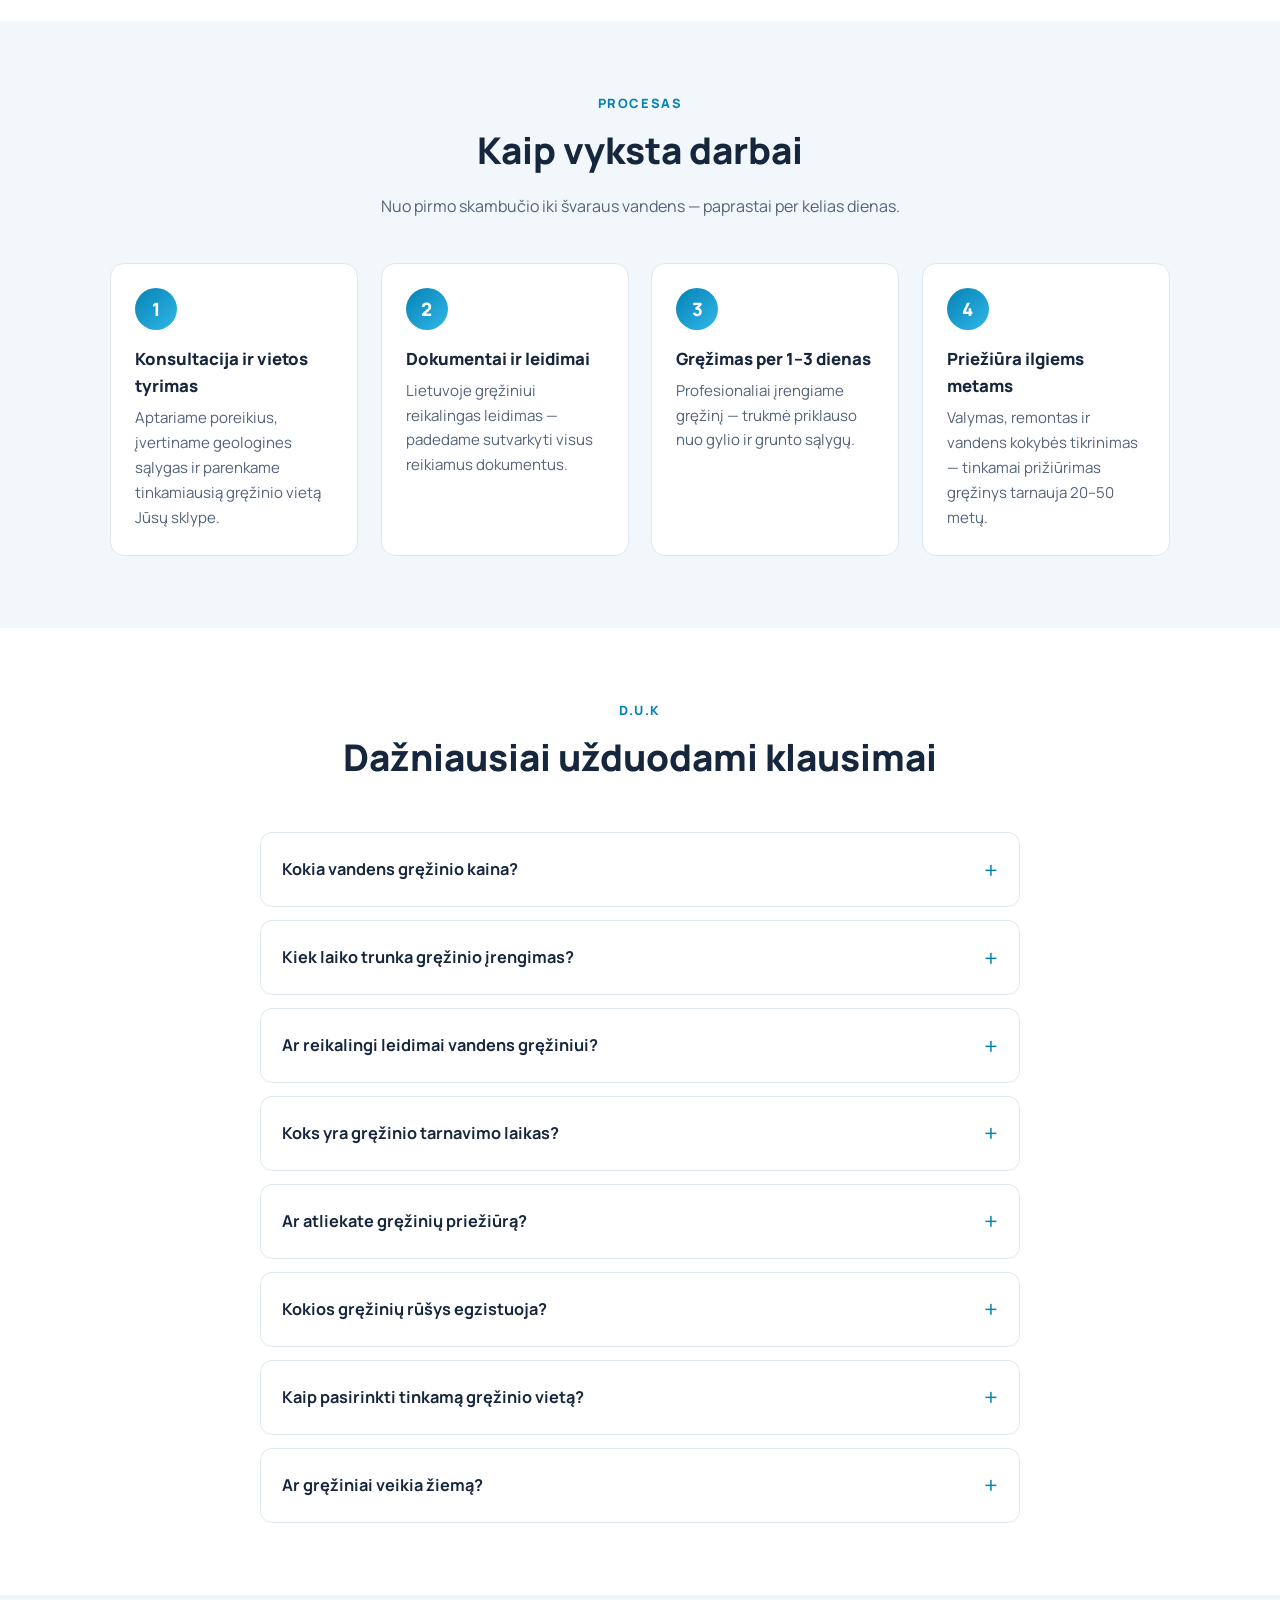
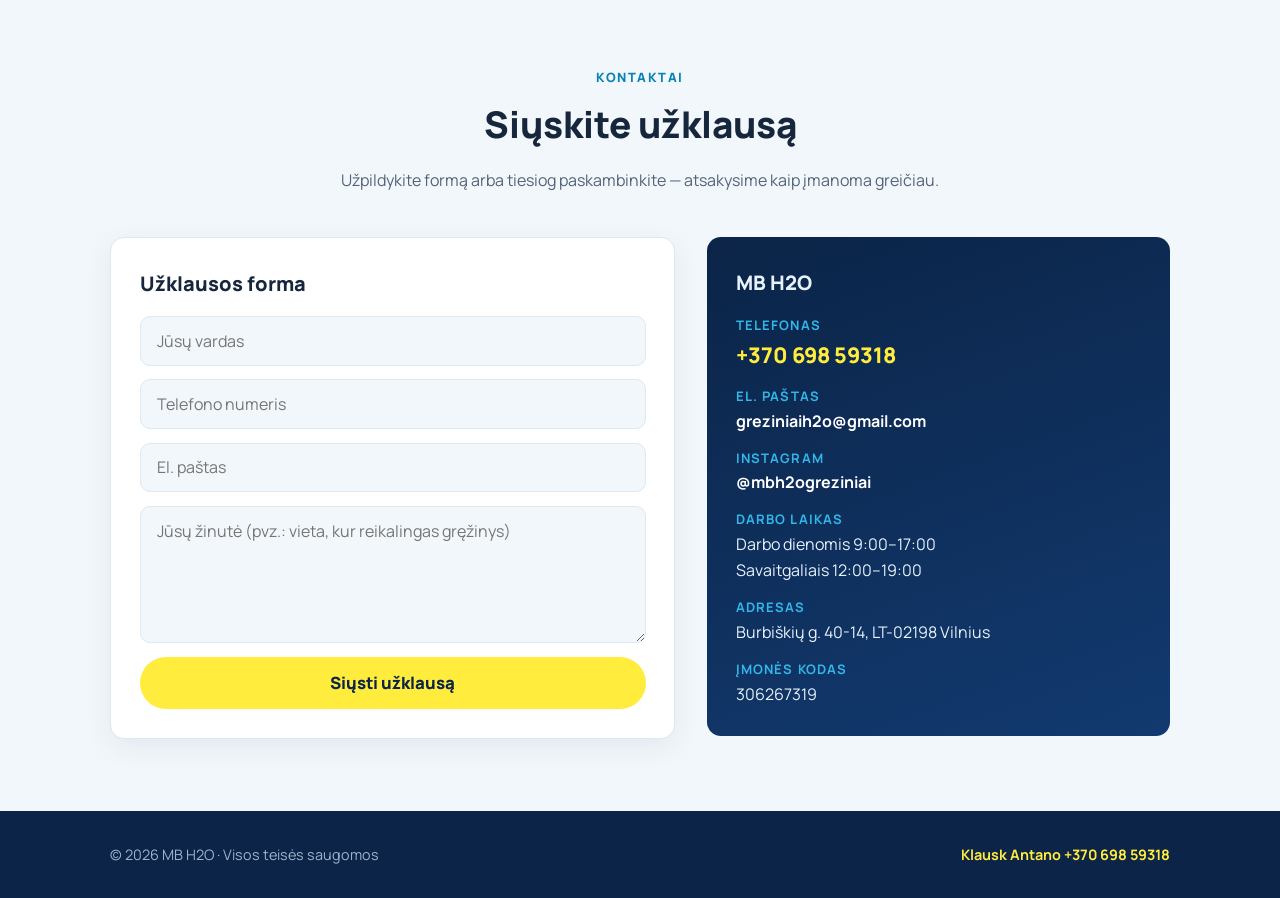
==== commit cad714d4: "Update FAQ from source project's faq.json (fixed 3700 EUR price, 40-70y lifespan) and align hero chi" ====
--- a/remake/index.html
+++ b/remake/index.html
@@ -238,7 +238,7 @@
     <div class="trust">
       <span class="chip">✔ Fiksuota kaina, ne už metrą</span>
       <span class="chip">✔ Įrengimas per 1–3 dienas</span>
-      <span class="chip">✔ Tarnauja 20–50 metų</span>
+      <span class="chip">✔ Tarnauja 40–70 metų</span>
       <span class="chip">✔ Padedame gauti leidimus</span>
     </div>
   </div>
@@ -322,11 +322,11 @@
       <div class="faq-list reveal">
         <details>
           <summary>Kokia vandens gręžinio kaina?</summary>
-          <div class="a">Vandens gręžinio kaina priklauso nuo gylio, grunto tipo ir vietovės. Vidutiniškai kaina svyruoja nuo 50 iki 100 EUR už metrą. Susisiekite su mumis dėl tikslios kainos!</div>
+          <div class="a">Vandens gręžinio kaina – 3700 EUR. Į šią kainą įskaičiuota visa vandens pumpavimo įranga bei jos pajungimas. Jokių papildomų ar paslėptų mokesčių.</div>
         </details>
         <details>
           <summary>Kiek laiko trunka gręžinio įrengimas?</summary>
-          <div class="a">Paprastai gręžinio įrengimas užtrunka nuo 1 iki 3 dienų, priklausomai nuo gręžinio gylio ir grunto sąlygų.</div>
+          <div class="a">Gręžinio įrengimas trunka nuo 1 iki 3 darbo dienų, priklausomai nuo gylio ir geologinių sąlygų objekte.</div>
         </details>
         <details>
           <summary>Ar reikalingi leidimai vandens gręžiniui?</summary>
@@ -334,11 +334,11 @@
         </details>
         <details>
           <summary>Koks yra gręžinio tarnavimo laikas?</summary>
-          <div class="a">Tinkamai įrengtas ir prižiūrimas vandens gręžinys gali tarnauti 20–50 metų ar ilgiau, priklausomai nuo eksploatacijos.</div>
+          <div class="a">Profesionaliai įrengtas vandens gręžinys tarnauja 40–70 metų. Faktinė trukmė priklauso nuo geologinių sąlygų ir tinkamos priežiūros.</div>
         </details>
         <details>
           <summary>Ar atliekate gręžinių priežiūrą?</summary>
-          <div class="a">Taip, mes teikiame gręžinių priežiūros paslaugas, įskaitant valymą, remontą ir vandens kokybės tikrinimą.</div>
+          <div class="a">Taip, teikiame gręžinių priežiūros paslaugas, įskaitant valymą ir remontą.</div>
         </details>
         <details>
           <summary>Kokios gręžinių rūšys egzistuoja?</summary>
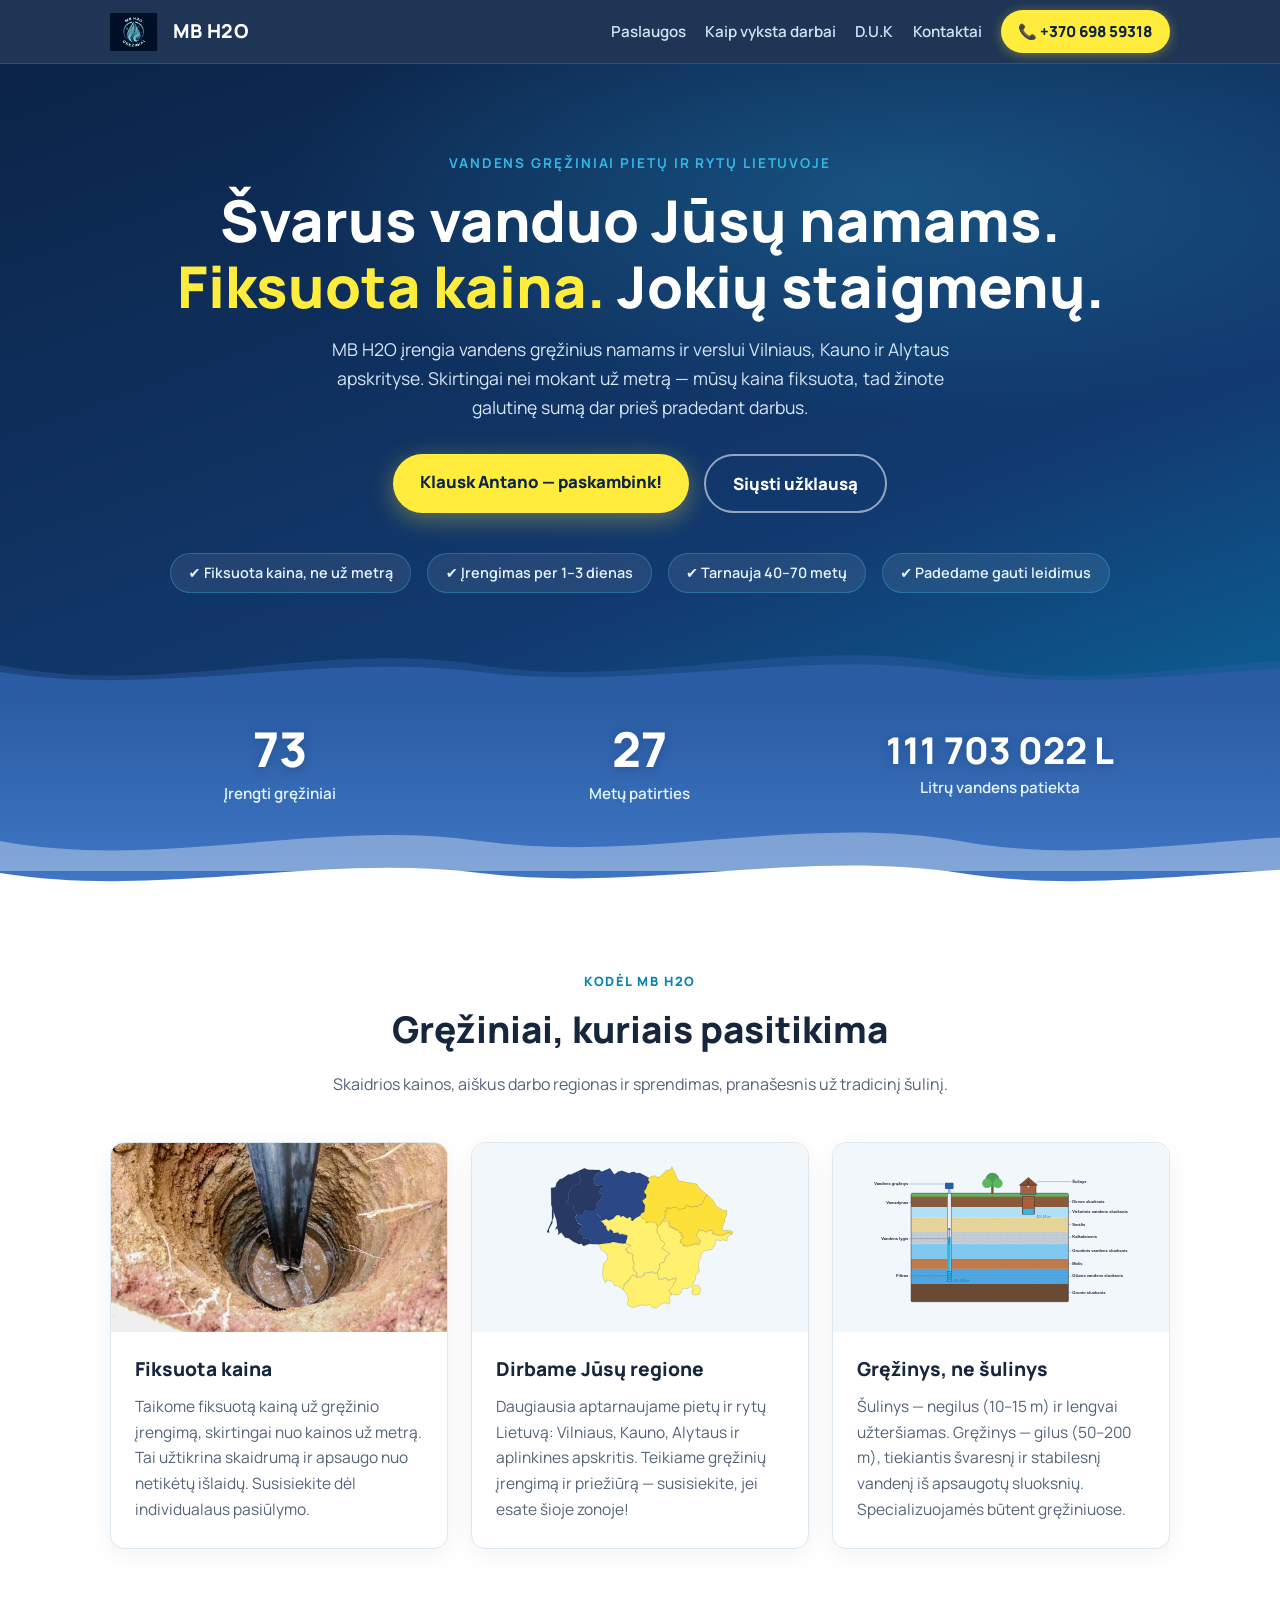
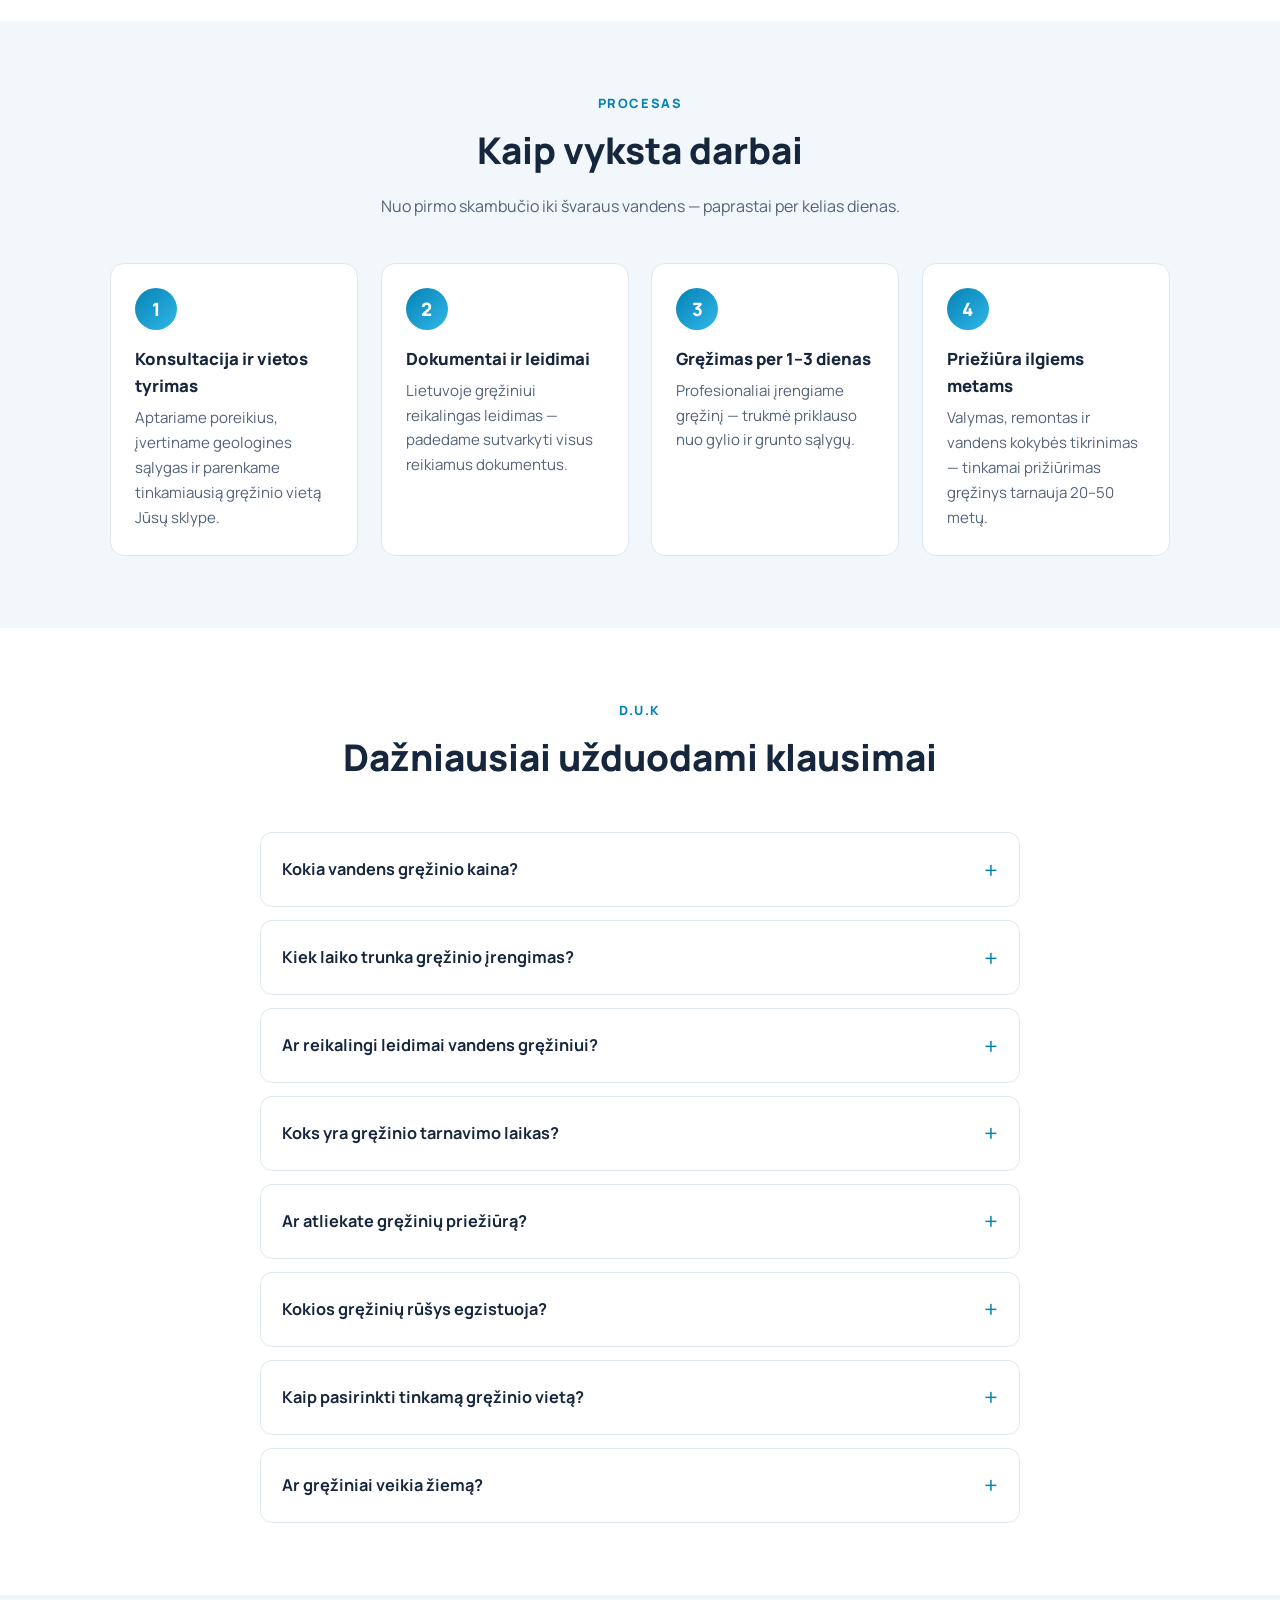
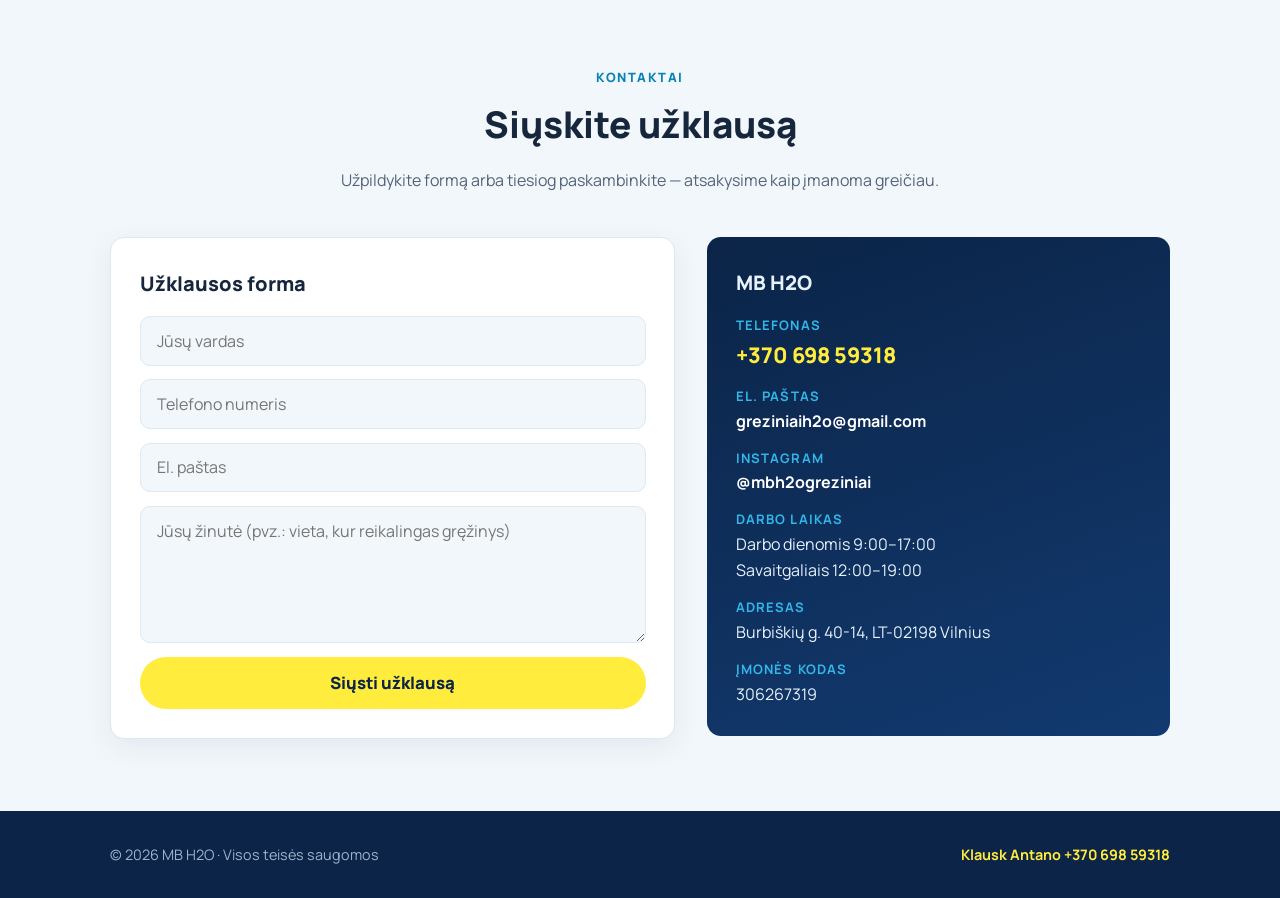
==== commit 3eecd484: "Original SVG well cross-section diagram replaces unlicensed image in remake Co-Authored-By: Claude F" ====
--- a/remake/index.html
+++ b/remake/index.html
@@ -287,7 +287,7 @@
           </div>
         </div>
         <div class="card reveal">
-          <div class="thumb"><img src="../assets/images/well-differences.webp" alt="Gręžinys geriau nei šulinys"></div>
+          <div class="thumb"><img class="pad" src="../assets/images/well-cross-section.svg" alt="Gręžinio ir šulinio palyginimas: gylis ir vandens sluoksniai"></div>
           <div class="body">
             <h3>Gręžinys, ne šulinys</h3>
             <p>Šulinys — negilus (10–15 m) ir lengvai užteršiamas. Gręžinys — gilus (50–200 m), tiekiantis švaresnį ir stabilesnį vandenį iš apsaugotų sluoksnių. Specializuojamės būtent gręžiniuose.</p>
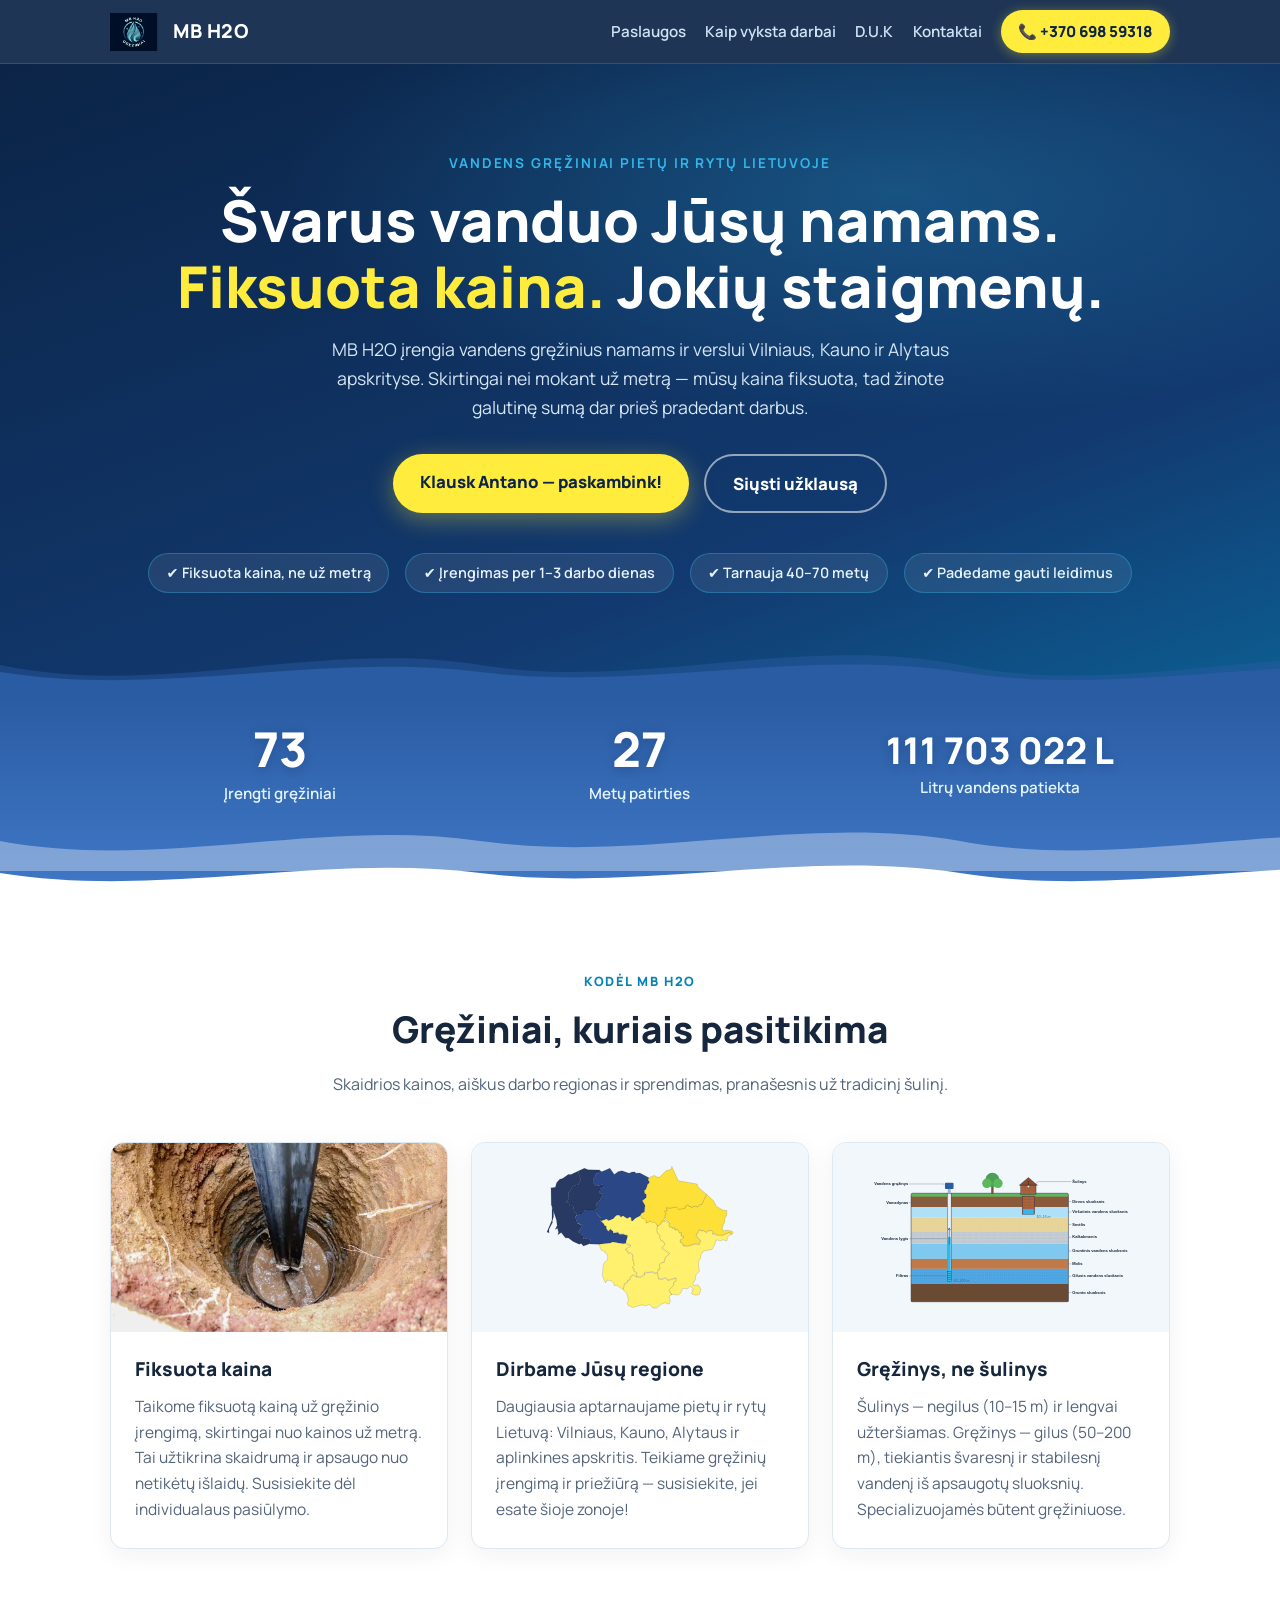
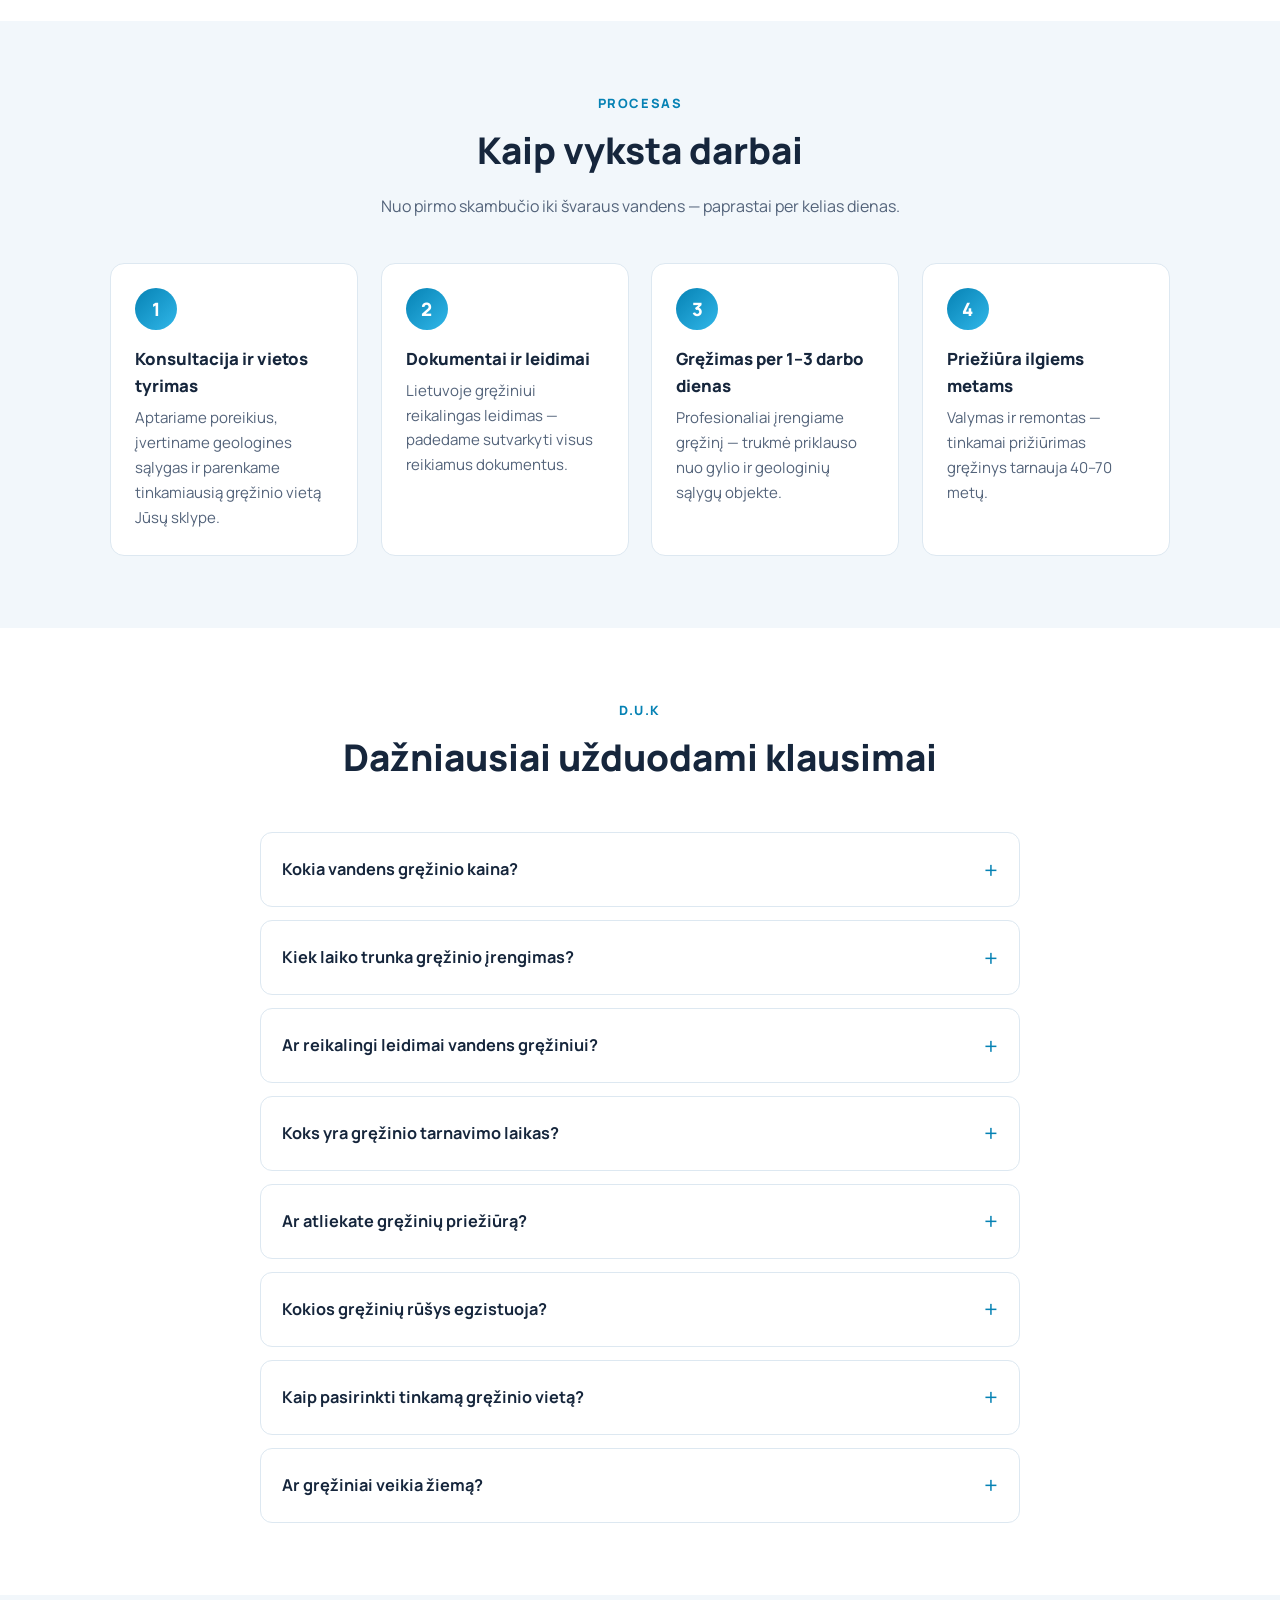
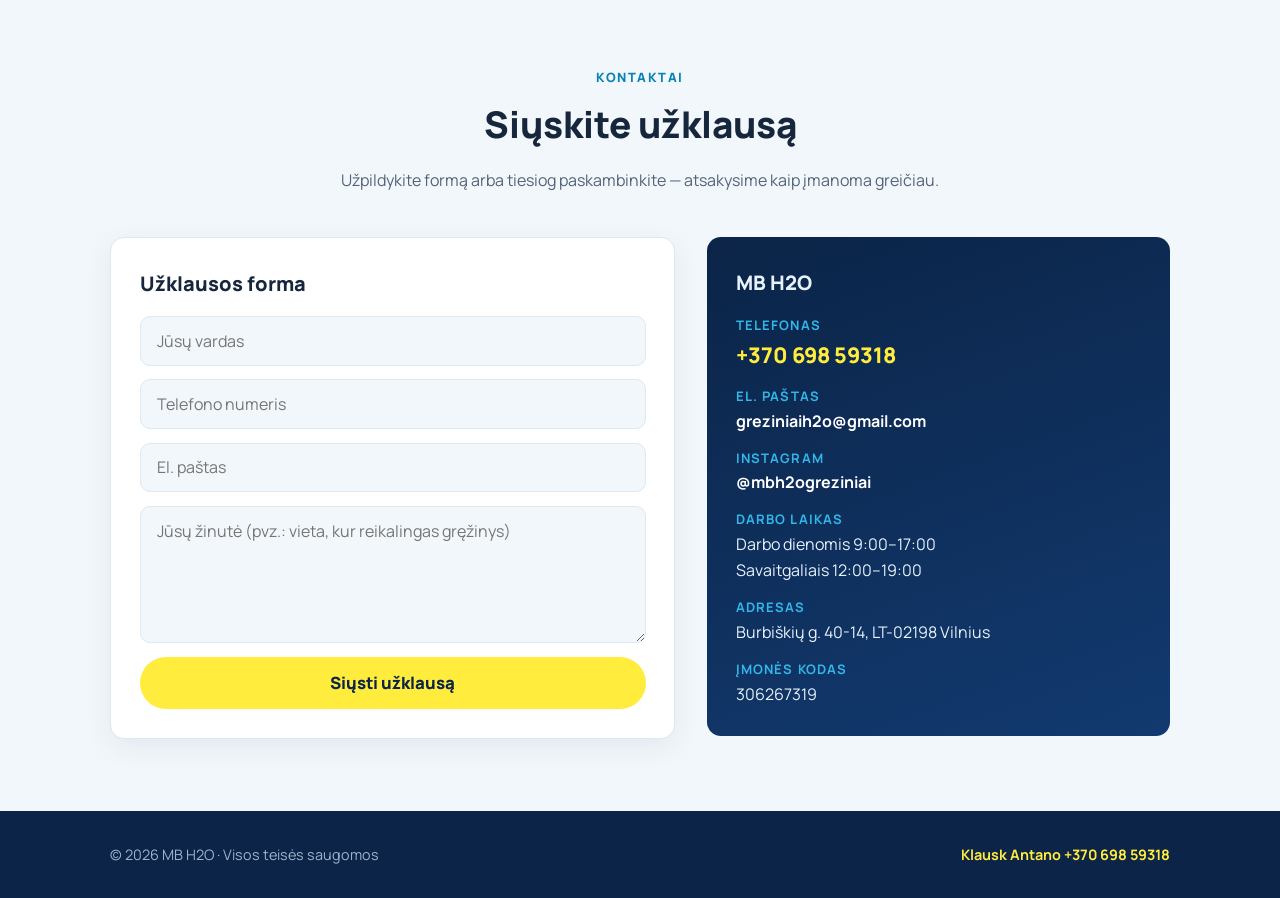
==== commit a991edce: "Align all copy with updated FAQ facts (40-70y, darbo dienos, maintenance scope) Co-Authored-By: Clau" ====
--- a/remake/index.html
+++ b/remake/index.html
@@ -4,7 +4,7 @@
 <meta charset="UTF-8">
 <meta name="viewport" content="width=device-width, initial-scale=1.0">
 <title>MB H2O — Vandens Gręžiniai Fiksuota Kaina | Vilnius, Kaunas, Alytus</title>
-<meta name="description" content="MB H2O — profesionalus vandens gręžinių įrengimas pietų ir rytų Lietuvoje fiksuota kaina. Švarus vanduo namams ir verslui per 1–3 dienas. Klausk Antano!">
+<meta name="description" content="MB H2O — profesionalus vandens gręžinių įrengimas pietų ir rytų Lietuvoje fiksuota kaina. Švarus vanduo namams ir verslui per 1–3 darbo dienas. Klausk Antano!">
 <link rel="preconnect" href="https://fonts.googleapis.com">
 <link rel="preconnect" href="https://fonts.gstatic.com" crossorigin>
 <link href="https://fonts.googleapis.com/css2?family=Manrope:wght@400;600;700;800&display=swap" rel="stylesheet">
@@ -237,7 +237,7 @@
     </div>
     <div class="trust">
       <span class="chip">✔ Fiksuota kaina, ne už metrą</span>
-      <span class="chip">✔ Įrengimas per 1–3 dienas</span>
+      <span class="chip">✔ Įrengimas per 1–3 darbo dienas</span>
       <span class="chip">✔ Tarnauja 40–70 metų</span>
       <span class="chip">✔ Padedame gauti leidimus</span>
     </div>
@@ -307,8 +307,8 @@
       <div class="steps">
         <div class="step reveal"><h3>Konsultacija ir vietos tyrimas</h3><p>Aptariame poreikius, įvertiname geologines sąlygas ir parenkame tinkamiausią gręžinio vietą Jūsų sklype.</p></div>
         <div class="step reveal"><h3>Dokumentai ir leidimai</h3><p>Lietuvoje gręžiniui reikalingas leidimas — padedame sutvarkyti visus reikiamus dokumentus.</p></div>
-        <div class="step reveal"><h3>Gręžimas per 1–3 dienas</h3><p>Profesionaliai įrengiame gręžinį — trukmė priklauso nuo gylio ir grunto sąlygų.</p></div>
-        <div class="step reveal"><h3>Priežiūra ilgiems metams</h3><p>Valymas, remontas ir vandens kokybės tikrinimas — tinkamai prižiūrimas gręžinys tarnauja 20–50 metų.</p></div>
+        <div class="step reveal"><h3>Gręžimas per 1–3 darbo dienas</h3><p>Profesionaliai įrengiame gręžinį — trukmė priklauso nuo gylio ir geologinių sąlygų objekte.</p></div>
+        <div class="step reveal"><h3>Priežiūra ilgiems metams</h3><p>Valymas ir remontas — tinkamai prižiūrimas gręžinys tarnauja 40–70 metų.</p></div>
       </div>
     </div>
   </section>
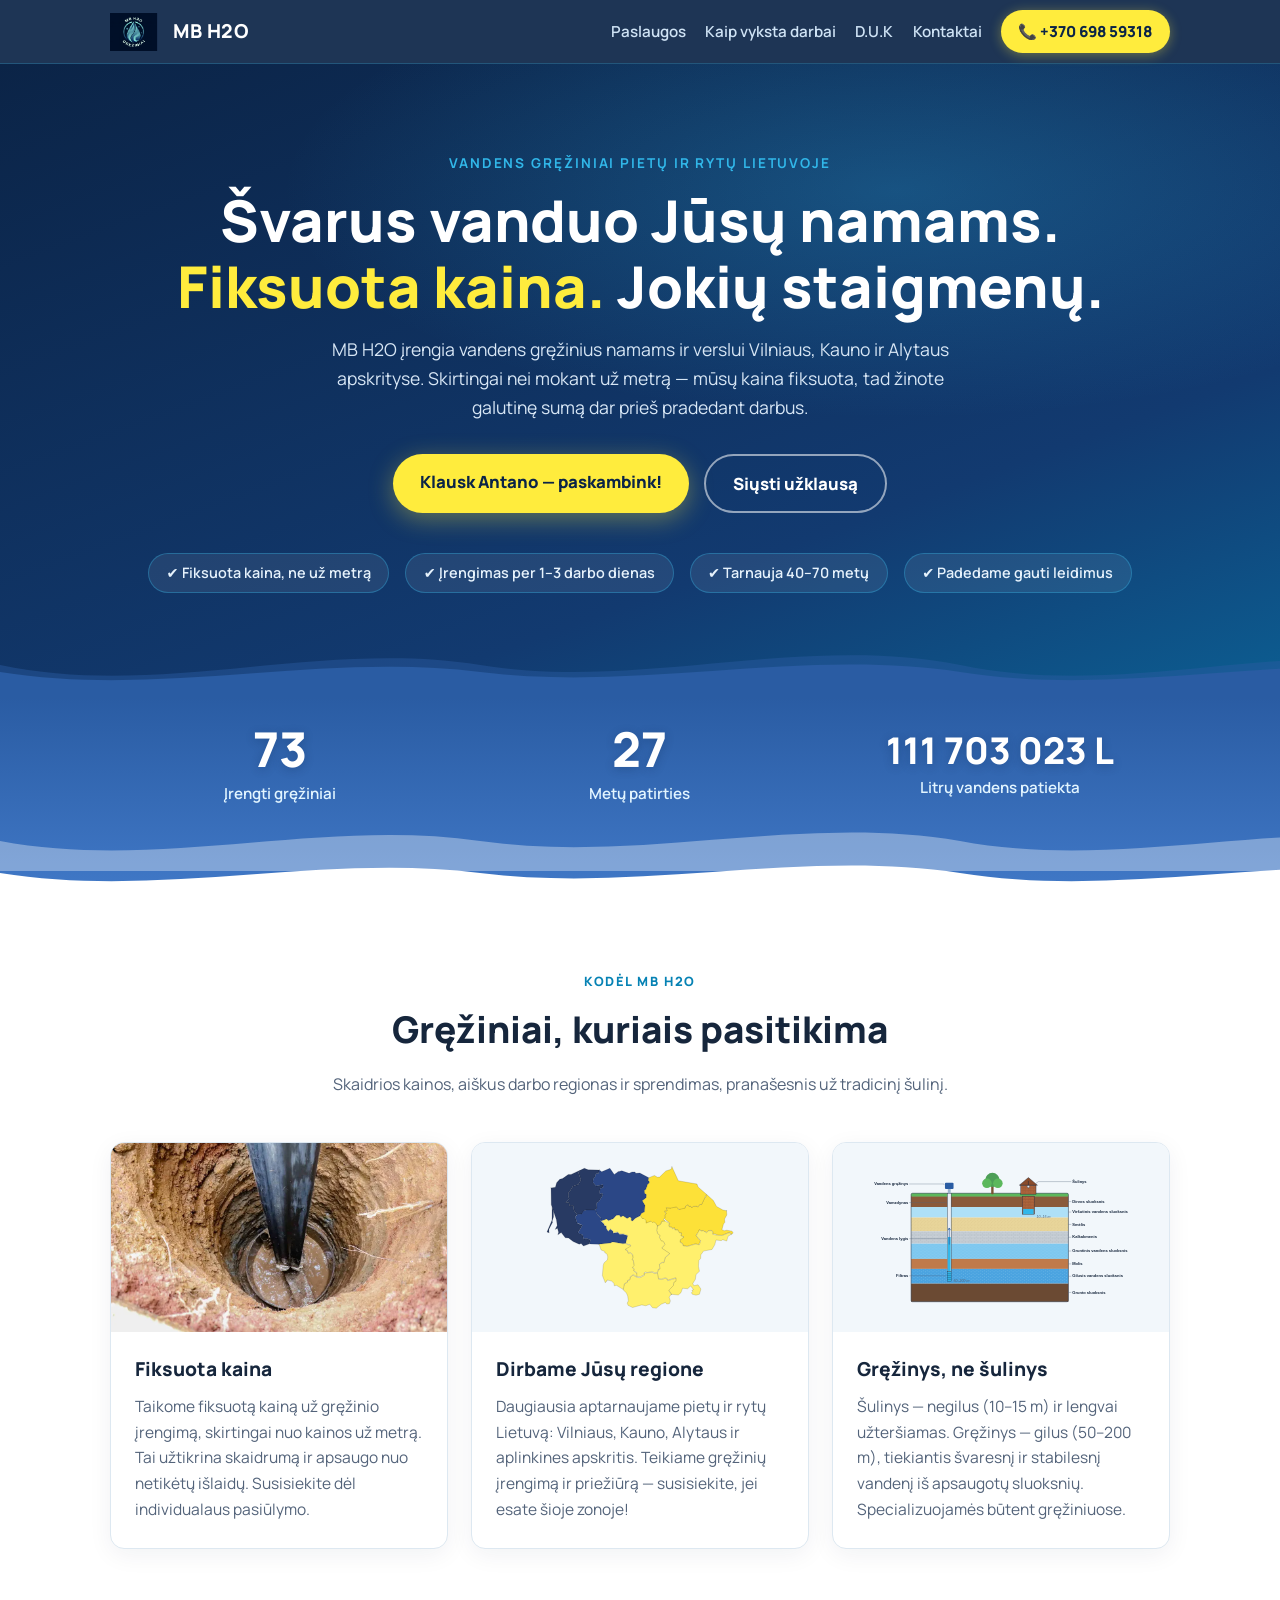
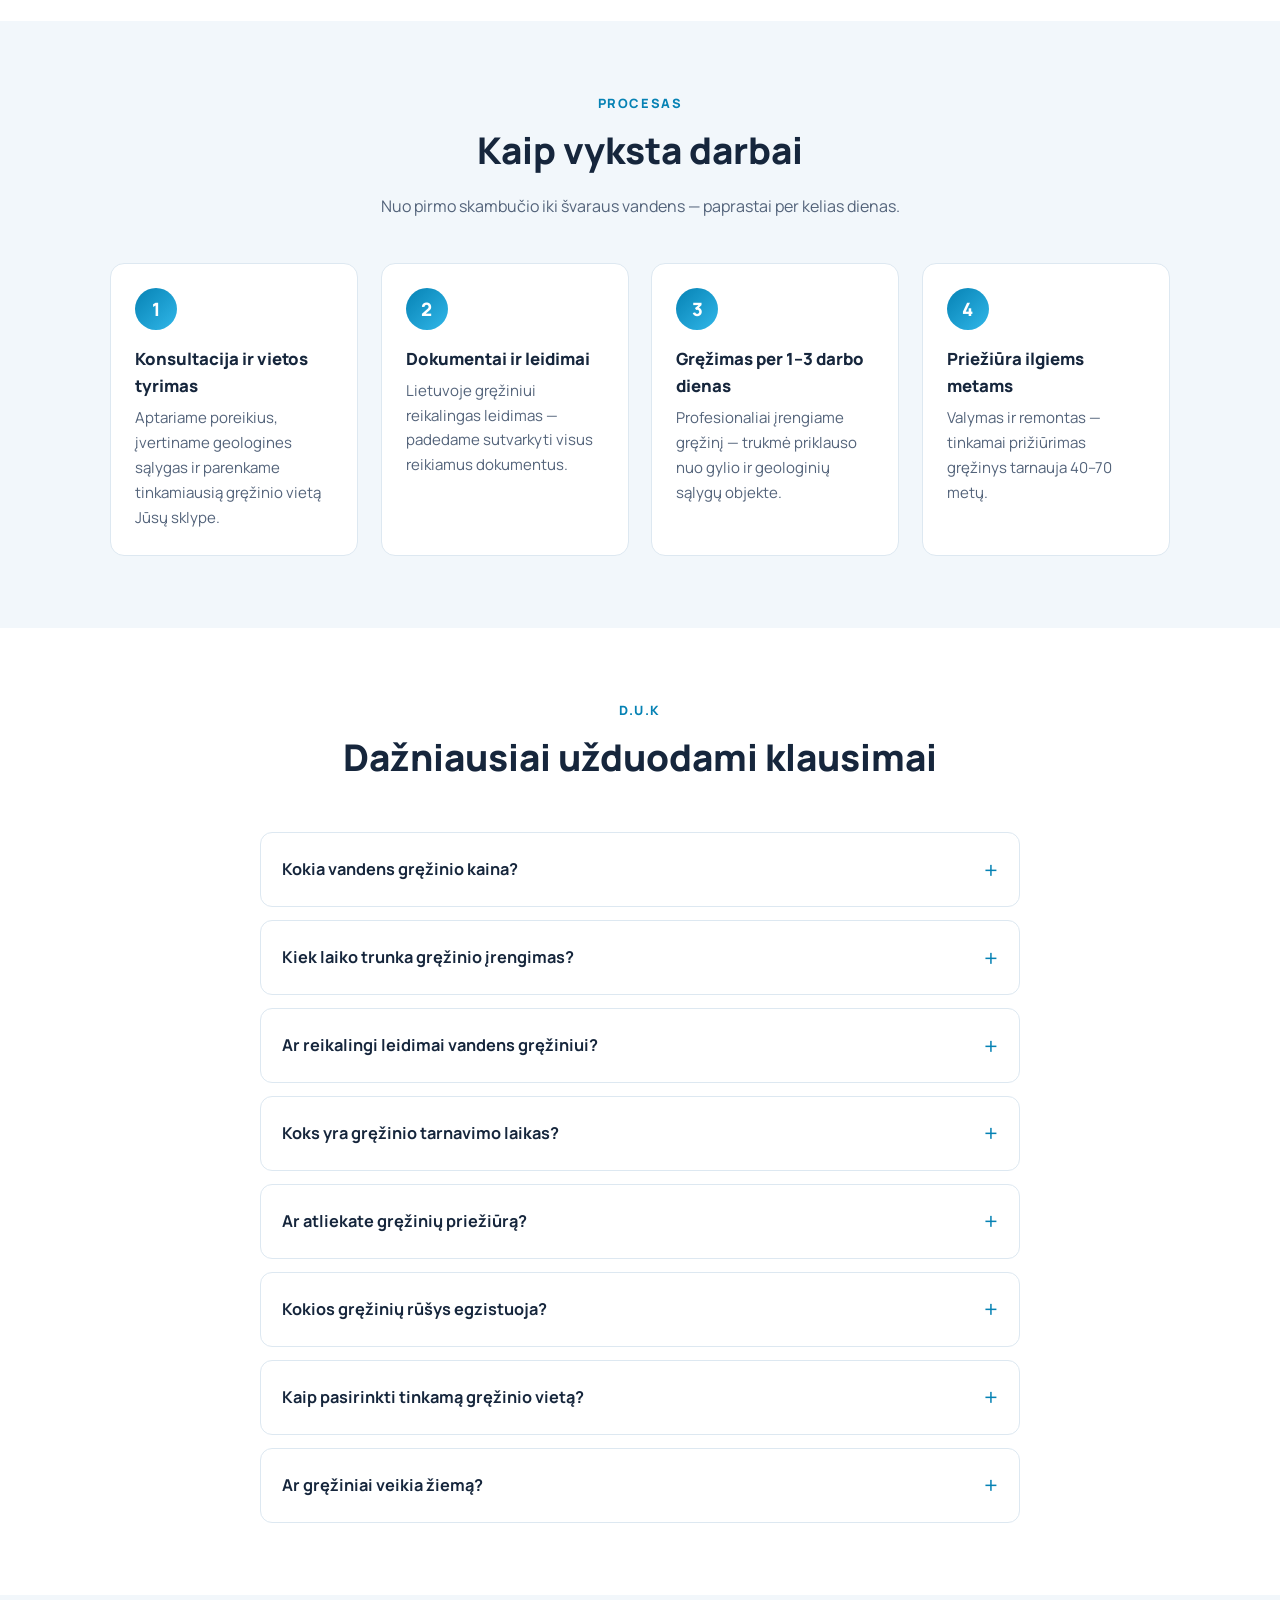
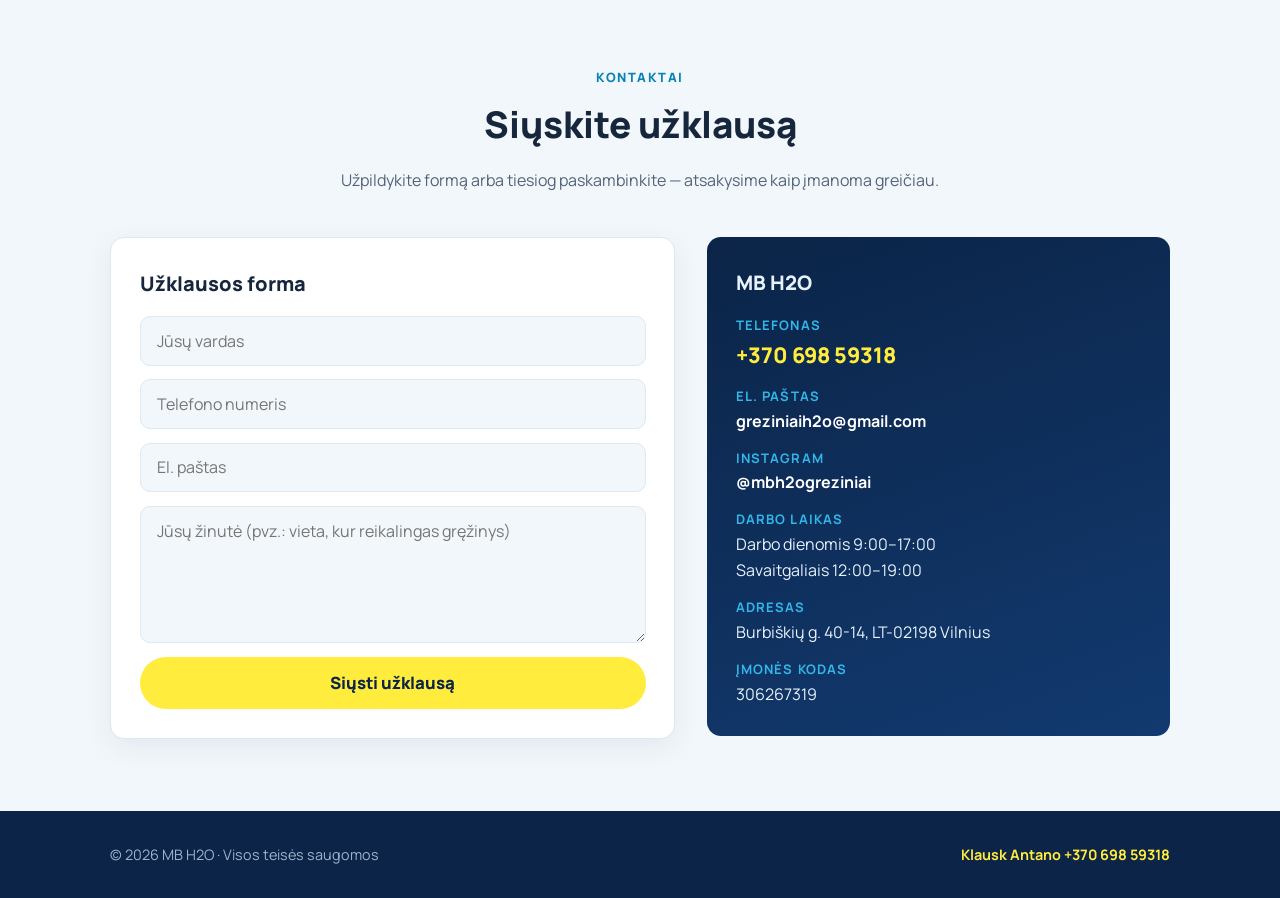
==== commit a1c5bfae: "Fix mobile nav: base display:flex rule moved before media query so the menu collapses and opens only" ====
--- a/remake/index.html
+++ b/remake/index.html
@@ -194,13 +194,12 @@
 .reveal.in { opacity: 1; transform: none; }
 
 /* Mobile nav */
+.nav .links { display: flex; align-items: center; gap: 1.2rem; }
 @media (max-width: 860px) {
-  .nav .links { display: none; position: absolute; top: 100%; left: 0; right: 0; background: var(--navy); flex-direction: column; padding: 1rem 1.25rem; gap: 0.9rem; border-bottom: 1px solid rgba(49,183,233,0.25); }
+  .nav .links { display: none; position: absolute; top: 100%; left: 0; right: 0; background: var(--navy); flex-direction: column; align-items: flex-start; padding: 1rem 1.25rem; gap: 0.9rem; border-bottom: 1px solid rgba(49,183,233,0.25); }
   .nav .links.open { display: flex; }
   .menu-btn { display: block; }
 }
-.nav .links { display: flex; align-items: center; gap: 1.2rem; }
-@media (min-width: 861px) { .nav .links { position: static; } }
 </style>
 </head>
 <body>
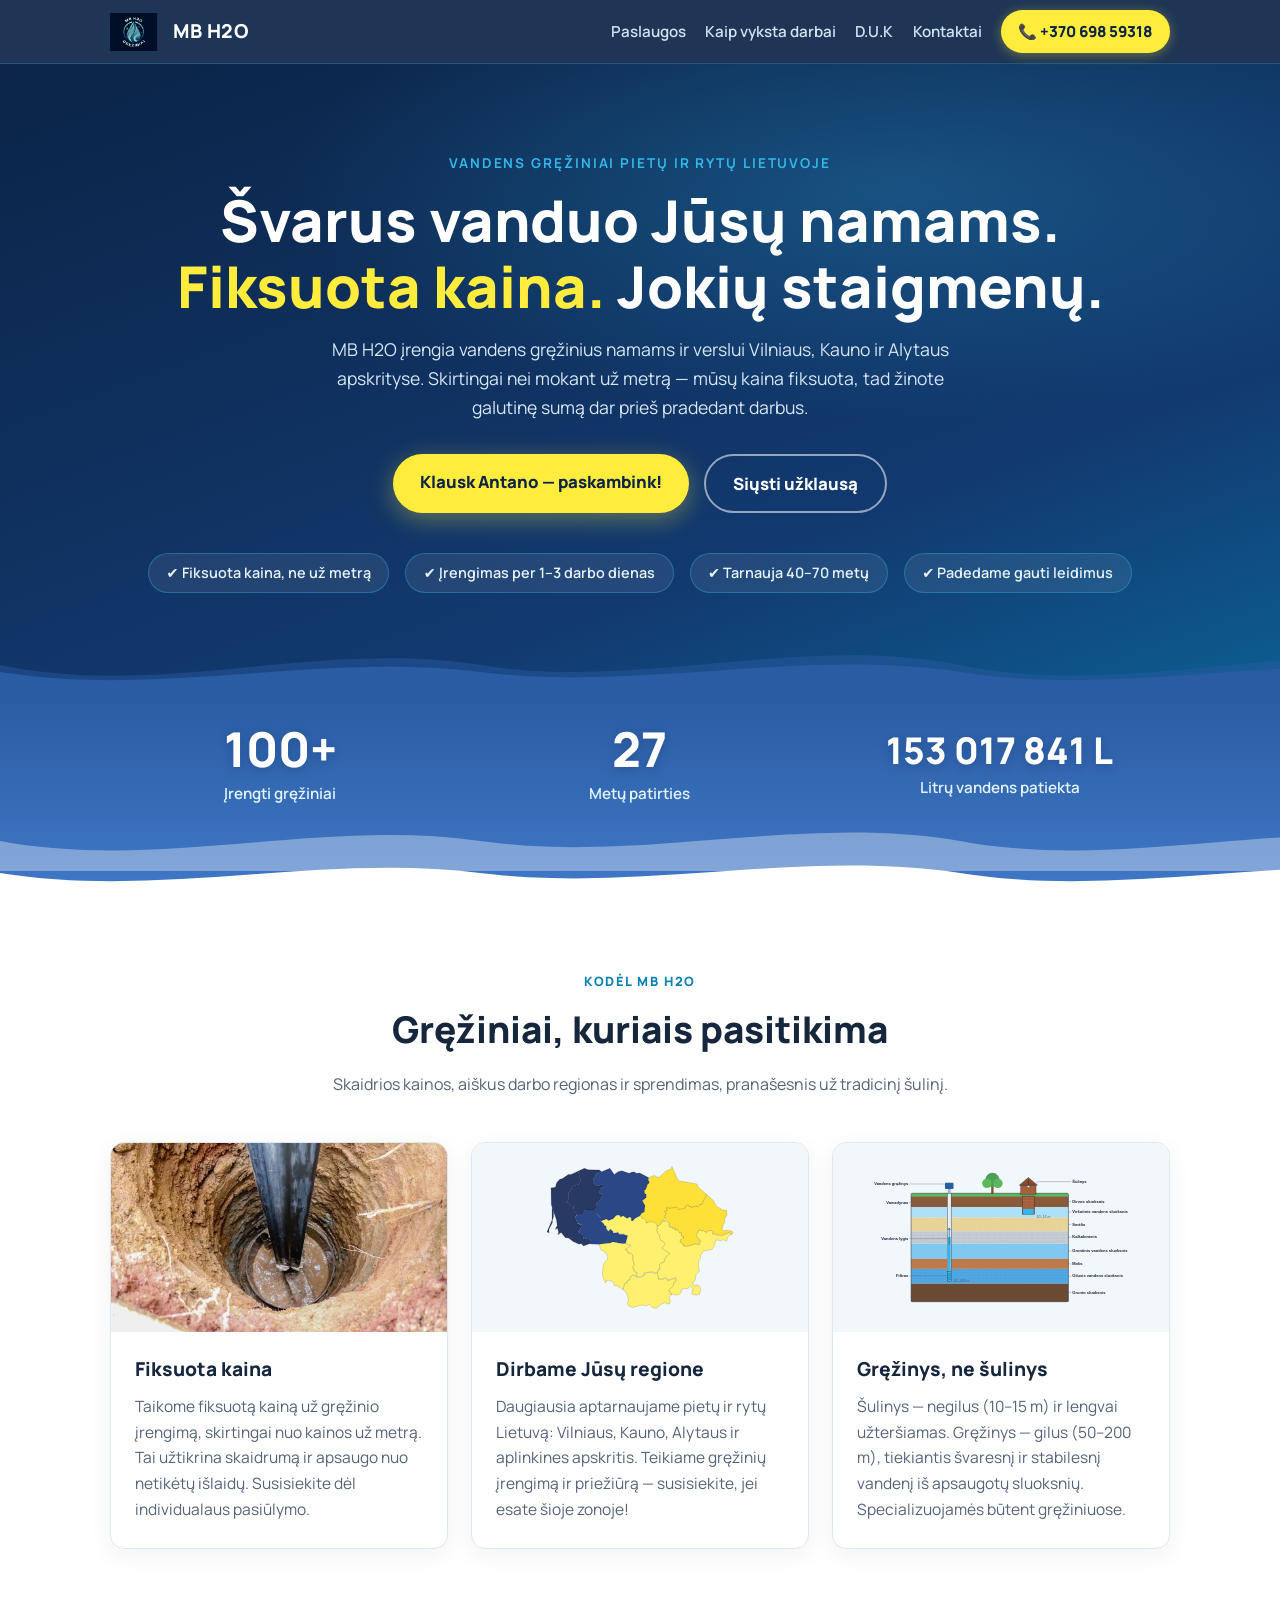
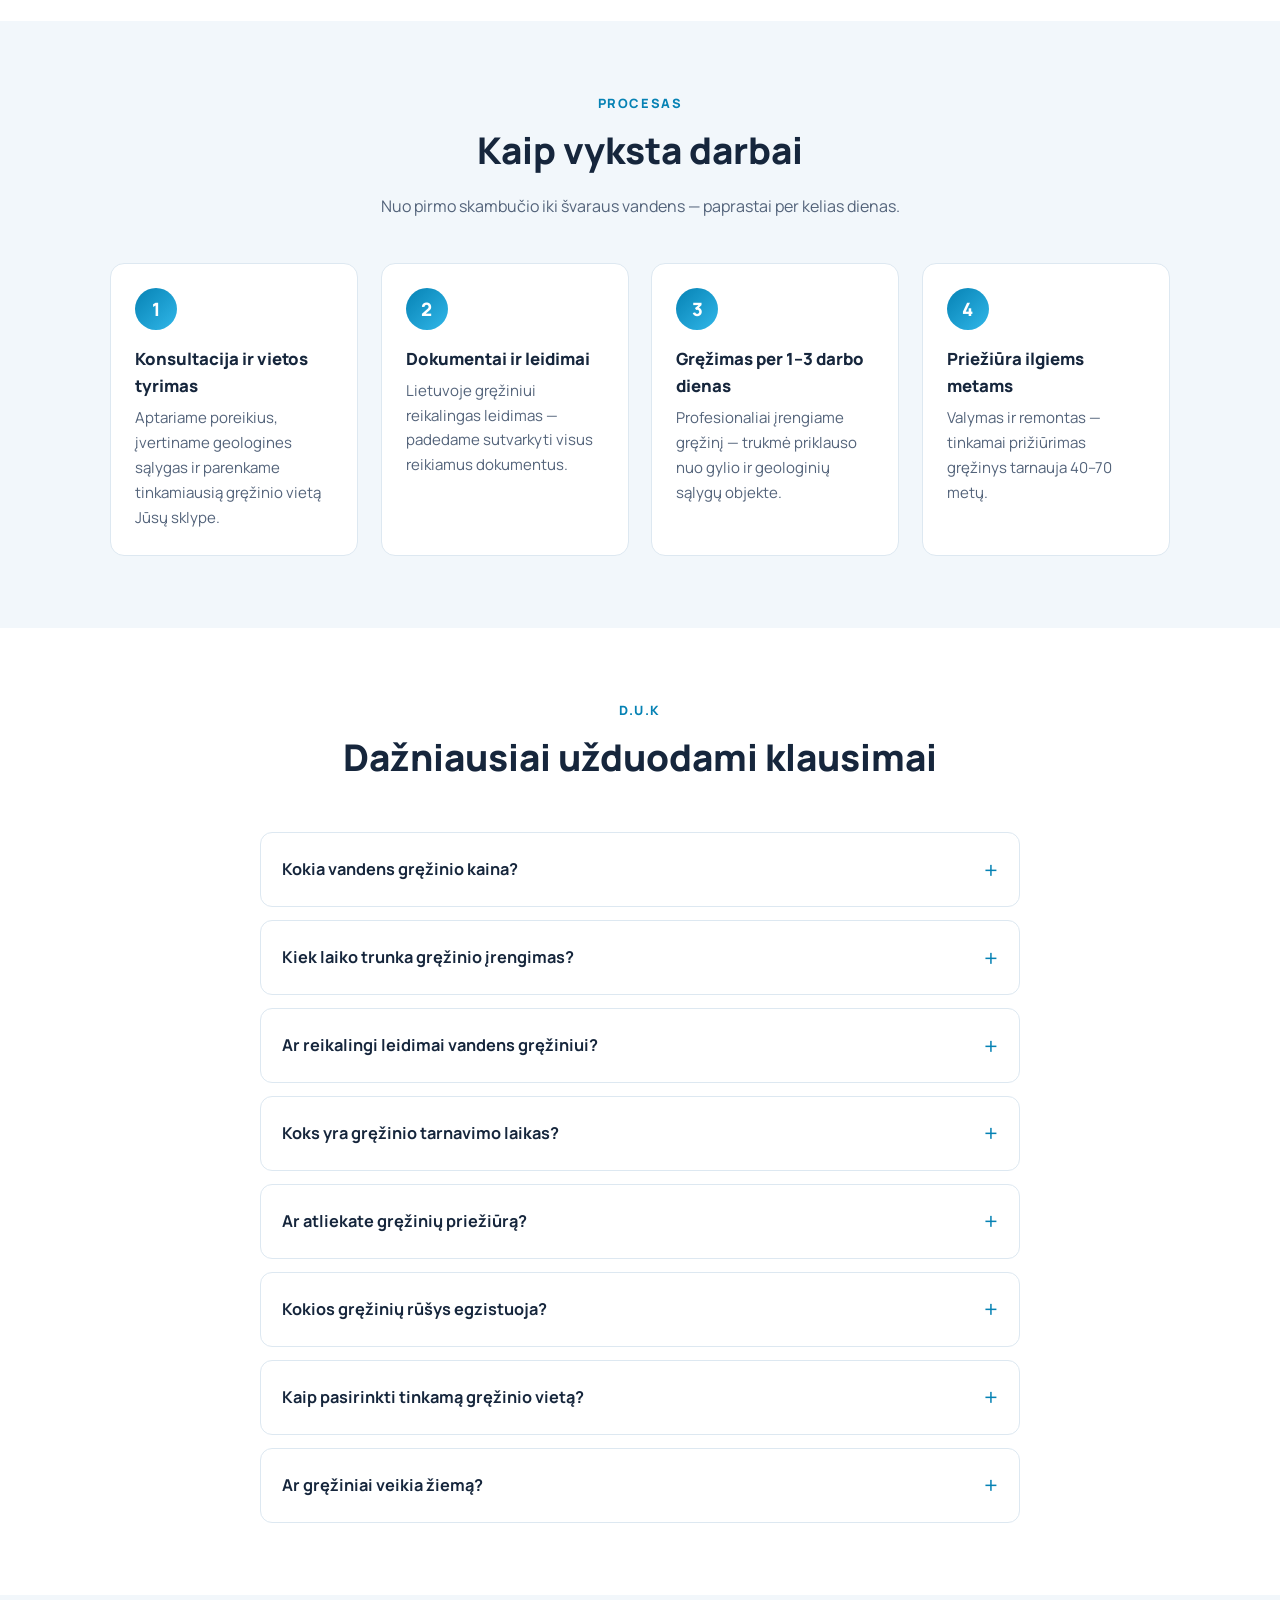
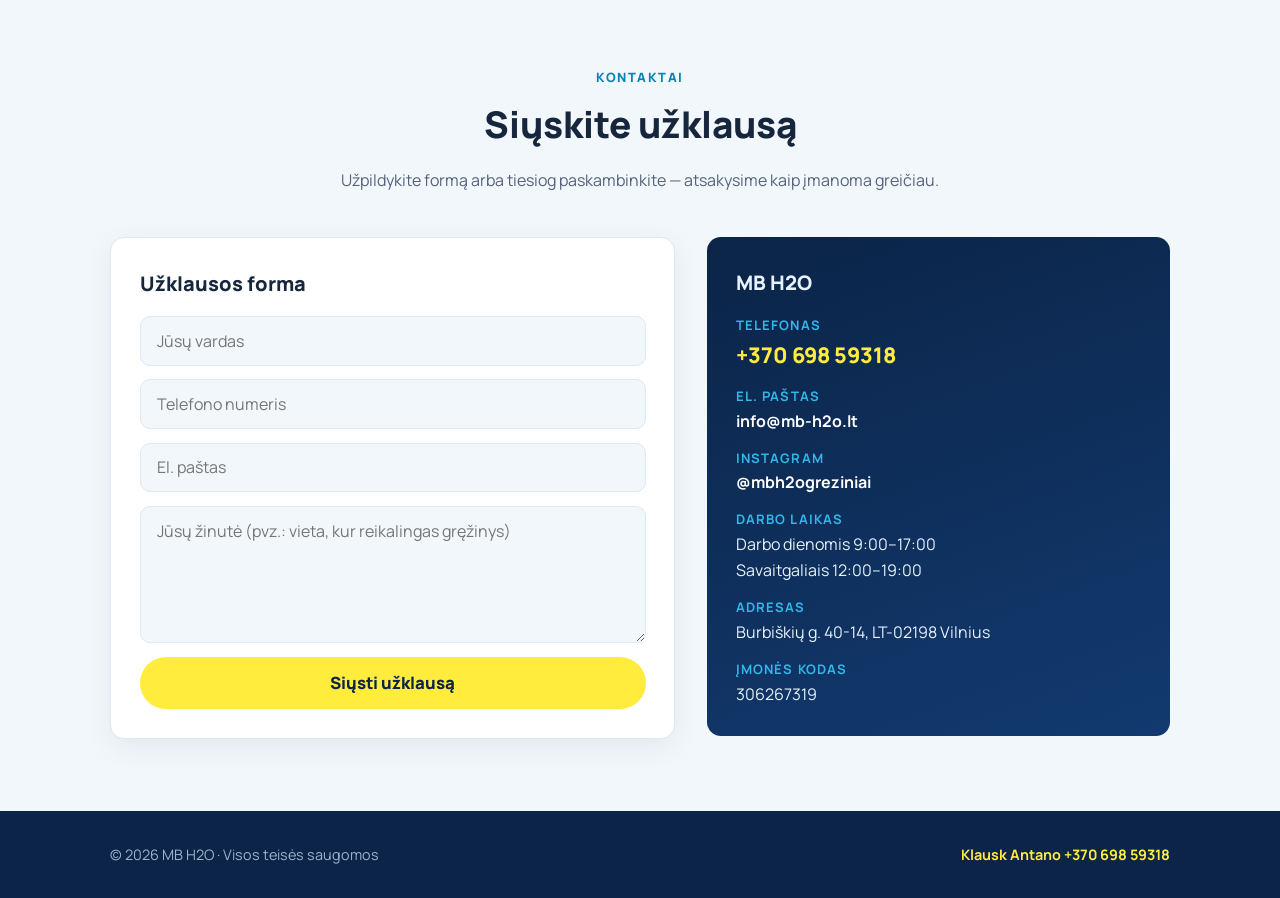
==== commit f5d3c22a: "Remake: wells 100+, litre counter rebased, contact email to info@mb-h2o.lt - Wells stat: 73 -> 100+ " ====
--- a/remake/index.html
+++ b/remake/index.html
@@ -3,6 +3,7 @@
 <head>
 <meta charset="UTF-8">
 <meta name="viewport" content="width=device-width, initial-scale=1.0">
+    <meta name="robots" content="noindex">
 <title>MB H2O — Vandens Gręžiniai Fiksuota Kaina | Vilnius, Kaunas, Alytus</title>
 <meta name="description" content="MB H2O — profesionalus vandens gręžinių įrengimas pietų ir rytų Lietuvoje fiksuota kaina. Švarus vanduo namams ir verslui per 1–3 darbo dienas. Klausk Antano!">
 <link rel="preconnect" href="https://fonts.googleapis.com">
@@ -250,11 +251,12 @@
     <div class="stats-inner">
       <div class="wrap">
         <div class="stats-grid">
-          <div class="stat reveal"><div class="num"><span class="count" data-target="73">0</span></div><div class="lbl">Įrengti gręžiniai</div></div>
+          <div class="stat reveal"><div class="num"><span class="count" data-target="100">0</span>+</div><div class="lbl">Įrengti gręžiniai</div></div>
           <!-- experience auto-increments every January 1 (started 1999) -->
           <div class="stat reveal"><div class="num"><span class="count exp-years" data-start-year="1999">0</span></div><div class="lbl">Metų patirties</div></div>
-          <!-- Estimate: 73 wells accruing linearly since 1999 (median well ~13.5y active)
-               x 300 L/day per household. Ticks live at ~0.25 L/s. -->
+          <!-- Estimate: 100+ wells accruing linearly since 1999 (median well ~13.5y active)
+               x 300 L/day per household. Ticks live at ~0.35 L/s.
+               "100+" is deliberate: exact count is unknown and this never needs updating. -->
           <div class="stat reveal"><div class="num water"><span id="waterCount">0</span> L</div><div class="lbl">Litrų vandens patiekta</div></div>
         </div>
       </div>
@@ -365,7 +367,11 @@
       <div class="contact-grid">
         <div class="form-card reveal">
           <h3>Užklausos forma</h3>
-          <form action="https://formsubmit.co/greziniaih2o@gmail.com" method="POST">
+          <!-- NOTE: formsubmit.co requires a one-time activation per address.
+               Submitting this form the first time sends an activation link to the
+               address below — it MUST be clicked or submissions are silently dropped.
+               Do the activation deliberately before the site goes live. -->
+          <form action="https://formsubmit.co/info@mb-h2o.lt" method="POST">
             <input type="hidden" name="_subject" value="Užklausa iš mb-h2o.lt svetainės">
             <input type="hidden" name="_template" value="table">
             <input type="hidden" name="_next" value="https://mb-h2o.lt/aciu.html">
@@ -380,7 +386,7 @@
           <h3>MB H2O</h3>
           <ul>
             <li><strong>Telefonas</strong> <a class="phone-big" href="tel:+37069859318">+370 698 59318</a></li>
-            <li><strong>El. paštas</strong> <a href="mailto:greziniaih2o@gmail.com">greziniaih2o@gmail.com</a></li>
+            <li><strong>El. paštas</strong> <a href="mailto:info@mb-h2o.lt">info@mb-h2o.lt</a></li>
             <li><strong>Instagram</strong> <a href="https://www.instagram.com/mbh2ogreziniai/" target="_blank" rel="noopener">@mbh2ogreziniai</a></li>
             <li><strong>Darbo laikas</strong> Darbo dienomis 9:00–17:00<br>Savaitgaliais 12:00–19:00</li>
             <li><strong>Adresas</strong> Burbiškių g. 40-14, LT-02198 Vilnius</li>
@@ -430,9 +436,9 @@
 }, { threshold: 0.5 });
 document.querySelectorAll('.count').forEach(el => countIo.observe(el));
 
-// Live water counter: 73 wells accrued linearly since 1999, 300 L/day/household
+// Live water counter: 100 wells accrued linearly since 1999, 300 L/day/household
 (() => {
-  const WELLS = 73, START_YEAR = 1999, LITRES_PER_DAY = 300;
+  const WELLS = 100, START_YEAR = 1999, LITRES_PER_DAY = 300;
   const el = document.getElementById('waterCount');
   const yearsMs = Date.now() - new Date(START_YEAR, 0, 1).getTime();
   const years = yearsMs / (365.25 * 24 * 3600 * 1000);
